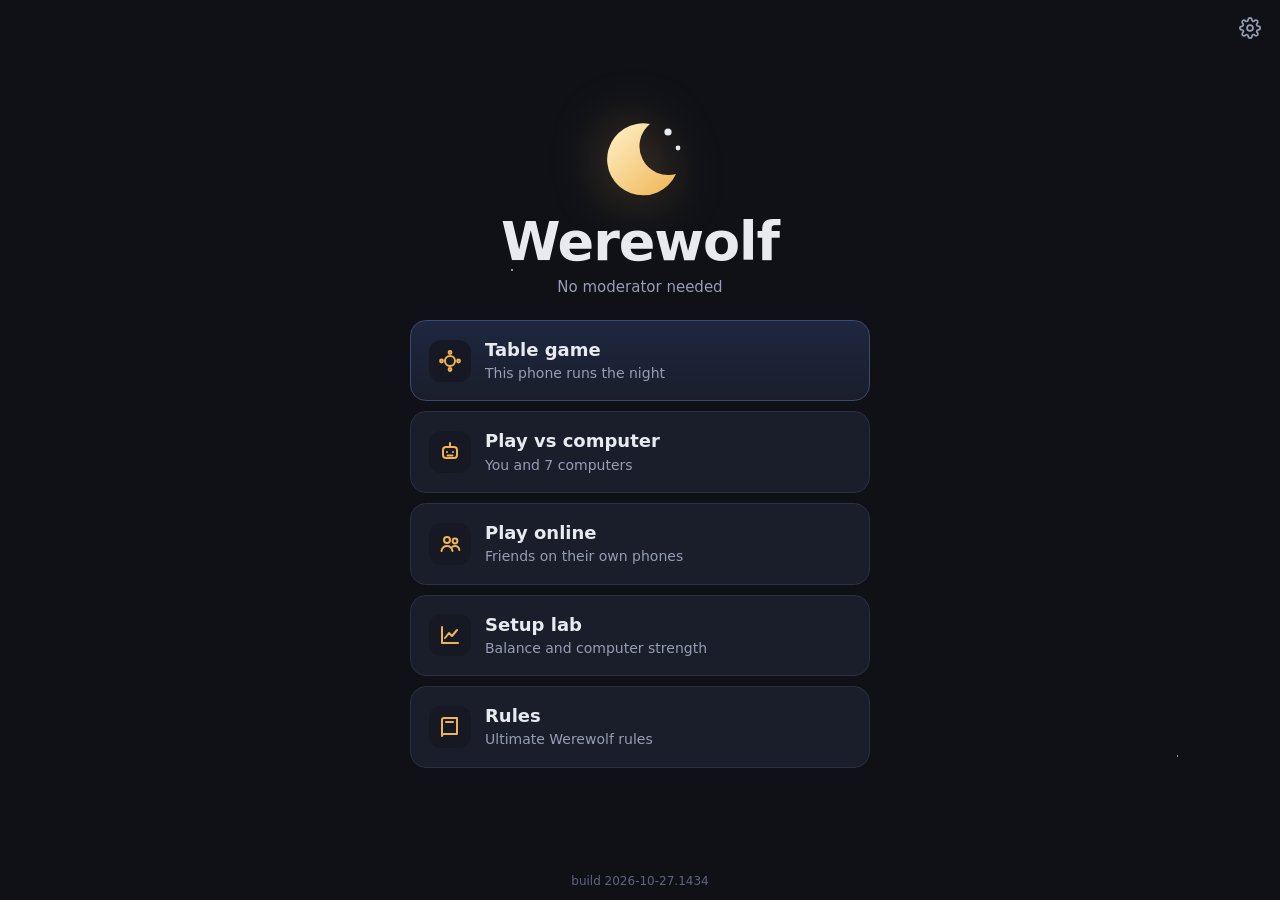
==== index.html @ 329726a9 "Load online.js with the kit's content stamp (?v=a3d0418b) and bump the build so phones drop the old " ====
<!DOCTYPE html>
<html lang="en">
<head>
  <meta charset="UTF-8">
  <meta name="viewport" content="width=device-width, initial-scale=1, viewport-fit=cover">
  <title>Werewolf — Companion</title>
  <meta name="description" content="Werewolf / Mafia with no moderator: balanced setups, pass-the-phone cards, a spoken narrator, live wolf odds, and games against the computer.">
  <link rel="icon" type="image/svg+xml" href="icon.svg">
  <link rel="apple-touch-icon" href="apple-touch-icon.png">
  <meta name="theme-color" content="#0f1117">
  <meta name="apple-mobile-web-app-capable" content="yes">
  <meta name="apple-mobile-web-app-status-bar-style" content="black-translucent">
  <meta name="apple-mobile-web-app-title" content="Werewolf">
  <link rel="stylesheet" href="css/table.css?v=2026-10-27.1434">
  <link rel="stylesheet" href="styles.css?v=2026-10-27.1434">
</head>
<body>
  <div id="app" class="app"></div>
  <div id="sheet" class="sheet-wrap hidden" role="dialog" aria-modal="true"></div>
  <div id="toast" class="toast hidden" role="status" aria-live="polite"></div>
  <script src="js/build.js?v=2026-10-27.1434"></script>
  <script src="js/engine.js?v=2026-10-27.1434"></script>
  <script src="js/game-online.js?v=2026-10-27.1434"></script>
  <script src="js/setups-data.js?v=2026-10-27.1434"></script>
  <script src="js/art.js?v=2026-10-27.1434"></script>
  <script src="js/narrator.js?v=2026-10-27.1434"></script>
  <script src="js/fx.js?v=2026-10-27.1434"></script>
  <script src="js/game-fx.js?v=2026-10-27.1434"></script>
  <script src="js/table.js?v=2026-10-27.1434"></script>
  <script src="js/app.js?v=2026-10-27.1434"></script>
</body>
</html>
---- css/table.css ----
/* table.css: "real table" look for Tim's board games (game-table 1.0.0). Copy unchanged into css/table.css.
   Every colour is a CSS variable, so a game can keep its own palette. Original art only (CSS gradients + tiny SVG noise). */

:root {
  --card-w: 60px; --back: #a8262f; --ink: rgba(255, 255, 255, .3);
  --chip: #c62f2f; --spot: #f4efe3; --chip-size: 34px; --metal: #e7b93e; --metal-d: #9a6d12; --coin-size: 28px;
  --gem: #2c8f5a; --gem-size: 32px; --die: #f6f2e8; --pip: #1d1d1d; --die-size: 26px;
  --dial: #2a4f86; --deg: 0deg; --dial-size: 84px; --tok: #d8b46a; --tok-ink: #3b2a12; --tok-size: 30px;
}

/* ---------- surfaces ---------- */
.tbl-surface {
  --tbl-base: #1f6b43;
  --tbl-light: rgba(255, 244, 214, .16);
  --tbl-vig: rgba(0, 0, 0, .5);
  --tbl-tex: url("data:image/svg+xml,%3Csvg xmlns='http://www.w3.org/2000/svg' width='140' height='140'%3E%3Cfilter id='n'%3E%3CfeTurbulence type='fractalNoise' baseFrequency='.85' numOctaves='2' stitchTiles='stitch'/%3E%3CfeColorMatrix values='0 0 0 0 0 0 0 0 0 0 0 0 0 0 0 0 0 0 .55 -.1'/%3E%3C/filter%3E%3Crect width='100%25' height='100%25' filter='url(%23n)'/%3E%3C/svg%3E");
  --tbl-tex-size: 140px 140px;
  position: relative; isolation: isolate; color: #f3efe4;
  background-color: var(--tbl-base);
  background-image:
    radial-gradient(ellipse 120% 95% at 50% 42%, transparent 52%, var(--tbl-vig) 100%),
    radial-gradient(ellipse 70% 55% at 50% 38%, var(--tbl-light), transparent 75%),
    var(--tbl-tex);
  background-size: 100% 100%, 100% 100%, var(--tbl-tex-size);
}
.tbl-felt-green { --tbl-base: #1f6b43; }
.tbl-felt-blue { --tbl-base: #1d4f7a; }
.tbl-wood-dark, .tbl-wood-light {
  --tbl-base: #5a3820;
  --tbl-tex: url("data:image/svg+xml,%3Csvg xmlns='http://www.w3.org/2000/svg' width='400' height='200'%3E%3Cfilter id='w'%3E%3CfeTurbulence type='fractalNoise' baseFrequency='.004 .2' numOctaves='3' seed='7' stitchTiles='stitch'/%3E%3CfeColorMatrix values='0 0 0 0 0 0 0 0 0 0 0 0 0 0 0 0 0 0 0.8 -.3'/%3E%3C/filter%3E%3Crect width='100%25' height='100%25' filter='url(%23w)'/%3E%3C/svg%3E");
  --tbl-tex-size: 100% 200px;
  --tbl-light: rgba(255, 226, 170, .2);
}
.tbl-wood-light { --tbl-base: #c39462; --tbl-vig: rgba(40, 20, 0, .42); color: #2b1d10; }
.tbl-cloth {
  --tbl-base: #ddd3c0; --tbl-vig: rgba(40, 30, 10, .4); --tbl-light: rgba(255, 255, 255, .25); color: #2d261b;
  --tbl-tex: url("data:image/svg+xml,%3Csvg xmlns='http://www.w3.org/2000/svg' width='6' height='6'%3E%3Cpath d='M0 .5h6M.5 0v6' stroke='%23000' stroke-opacity='.045'/%3E%3Cpath d='M0 3.5h6M3.5 0v6' stroke='%23fff' stroke-opacity='.06'/%3E%3C/svg%3E");
  --tbl-tex-size: 6px 6px;
}

/* ---------- cards ---------- */
.tbl-card, .tbl-face {
  box-sizing: border-box; position: relative; flex: none;
  width: var(--card-w); aspect-ratio: var(--ratio, 63 / 88);
  border-radius: calc(var(--card-w) * .075);
  background: var(--card-paper, #fbf9f3); color: #1b1b1b;
  border: 1px solid var(--card-edge, rgba(0, 0, 0, .3));
  box-shadow: 0 1px 1px rgba(0, 0, 0, .28), 0 2px 6px rgba(0, 0, 0, .22);
  transition: box-shadow .2s ease, transform .2s ease;
}
.tbl-card::after, .tbl-face::after {
  content: ""; position: absolute; inset: 0; border-radius: inherit; pointer-events: none;
  background: linear-gradient(135deg, rgba(255, 255, 255, .32), transparent 38%, transparent 70%, rgba(0, 0, 0, .06));
}
.tbl-face { width: 100%; height: 100%; aspect-ratio: auto; position: absolute; inset: 0; }
.tbl-card.is-up, .tbl-card.is-lifted { box-shadow: 0 2px 3px rgba(0, 0, 0, .25), 0 12px 22px rgba(0, 0, 0, .38); }
.tbl-poker { --ratio: 63 / 88; } .tbl-bridge { --ratio: 57 / 89; } .tbl-mini { --ratio: 44 / 67; }
.tbl-square { --ratio: 1 / 1; } .tbl-tarot { --ratio: 70 / 120; }
.tbl-dark-edge { --card-edge: #111; }

/* flip: <div class="tbl-card tbl-flip [is-down]"><div class="tbl-inner"><div class="tbl-face">front</div><div class="tbl-face tbl-back"></div></div></div> */
.tbl-flip { background: none; border: 0; box-shadow: none; perspective: 700px; }
.tbl-flip::after { display: none; }
.tbl-inner { position: absolute; inset: 0; transform-style: preserve-3d; transition: transform .45s cubic-bezier(.3, .7, .3, 1); }
.tbl-flip.is-down .tbl-inner { transform: rotateY(180deg); }
.tbl-inner > .tbl-face { -webkit-backface-visibility: hidden; backface-visibility: hidden; }
.tbl-inner > .tbl-back { transform: rotateY(180deg); }
/* don't trust backface-visibility alone (some WebKit builds ignore it): swap faces at the 90° midpoint */
.tbl-inner > .tbl-face { transition: visibility 0s linear .225s; }
.tbl-flip:not(.is-down) .tbl-inner > .tbl-back, .tbl-flip.is-down .tbl-inner > .tbl-face:not(.tbl-back) { visibility: hidden; }
.tbl-instant, .tbl-instant * { transition: none !important; }

/* backs: .tbl-back + .tbl-lattice | .tbl-diamonds | .tbl-sunburst ; colour with --back */
.tbl-back {
  --frame: calc(var(--card-w) * .07);
  background-color: var(--back); border-color: rgba(0, 0, 0, .3); background-clip: padding-box;
  box-shadow: inset 0 0 0 var(--frame) var(--back-frame, #f7f4ec), inset 0 0 0 calc(var(--frame) + 1px) rgba(0, 0, 0, .25),
    var(--tbl-stack, 0 1px 1px rgba(0, 0, 0, .28), 0 2px 6px rgba(0, 0, 0, .22));
}
.tbl-face.tbl-back { --frame: 4px; }
.tbl-lattice { background-image: repeating-linear-gradient(45deg, var(--ink) 0 1px, transparent 1px 6px), repeating-linear-gradient(-45deg, var(--ink) 0 1px, transparent 1px 6px); }
.tbl-diamonds { background-image: repeating-conic-gradient(from 45deg, var(--ink) 0 25%, transparent 0 50%); background-size: 9px 9px; background-position: center; }
.tbl-sunburst { background-image: radial-gradient(circle at 50% 50%, var(--back) 0 13%, var(--ink) 13% 15%, transparent 15%), repeating-conic-gradient(from 0deg at 50% 50%, var(--ink) 0 5deg, transparent 5deg 12deg); }
.tbl-blue { --back: #1f4e8c; } .tbl-black { --back: #222; } .tbl-green { --back: #1d6a46; }

/* standard playing-card face (TABLE.pc) */
.tbl-pc { font-family: Georgia, "Times New Roman", serif; font-weight: 700; color: #1a1a1a; overflow: hidden; }
.tbl-pc.red { color: #c3192b; }
.tbl-idx { position: absolute; left: 6%; top: 3.5%; text-align: center; line-height: .95; font-size: calc(var(--card-w) * .21); letter-spacing: -.04em; }
.tbl-idx i { display: block; font-style: normal; font-size: .82em; }
.tbl-idx.b { left: auto; top: auto; right: 6%; bottom: 3.5%; transform: rotate(180deg); }
.tbl-pip { position: absolute; inset: 0; display: grid; place-items: center; font-size: calc(var(--card-w) * .48); line-height: 1; }
.tbl-pips { position: absolute; inset: 0; }
.tbl-pips b { position: absolute; transform: translate(-50%, -50%); font-size: calc(var(--card-w) * .2); line-height: 1; font-weight: 400; }
.tbl-pips b.r { transform: translate(-50%, -50%) rotate(180deg); }
.tbl-court {
  inset: 16% 19%; display: flex; flex-direction: column; border: 1px solid currentColor; border-radius: 2px; overflow: hidden;
  box-shadow: inset 0 0 0 2px #e9c45a, inset 0 0 0 3px #2c4f9e;
  background: linear-gradient(to bottom right, transparent calc(50% - .5px), currentColor 50%, transparent calc(50% + .5px)),
    linear-gradient(#f6e7b8, #f3d38a 48%, #e9e1cc 50%, #f3d38a 52%, #f6e7b8);
}
.tbl-court em { flex: 1; display: grid; place-items: center; font-style: normal; font-size: calc(var(--card-w) * .2); letter-spacing: -.05em; }
.tbl-court em + em { transform: rotate(180deg); }
.tbl-tilt { transform: perspective(1200px) rotateX(16deg); transform-origin: 50% 100%; }

/* ---------- decks + piles ---------- */
.tbl-deck { position: relative; display: inline-block; flex: none; }
.tbl-deck > .tbl-back { position: relative; transform: translateY(var(--tbl-rise, 0)); }
.tbl-deck.is-empty, .tbl-spot {
  width: var(--card-w, 60px); aspect-ratio: var(--ratio, 63 / 88); box-sizing: border-box;
  border: 2px dashed rgba(255, 255, 255, .35); border-radius: calc(var(--card-w, 60px) * .075); background: rgba(0, 0, 0, .08);
}
.tbl-wood-light .tbl-deck.is-empty, .tbl-cloth .tbl-deck.is-empty, .tbl-wood-light .tbl-spot, .tbl-cloth .tbl-spot { border-color: rgba(0, 0, 0, .3); }
.tbl-badge {
  position: absolute; right: -6px; bottom: -6px; z-index: 2; min-width: 20px; padding: 1px 6px; box-sizing: border-box;
  border-radius: 10px; background: #1b1b1f; color: #fff; font: 700 11px/16px system-ui, sans-serif; text-align: center;
  box-shadow: 0 1px 3px rgba(0, 0, 0, .5);
}
.tbl-pile { position: relative; display: inline-block; flex: none; width: var(--card-w, 60px); aspect-ratio: var(--ratio, 63 / 88); }
.tbl-pile > .tbl-card { position: absolute; left: 0; top: 0; transform: translate(var(--x, 0), var(--y, 0)) rotate(var(--r, 0deg)); }

/* ---------- hands ---------- */
.tbl-fan { position: relative; width: 100%; touch-action: manipulation; }
.tbl-fan > .tbl-card, .tbl-fan > .tbl-deal-in {
  position: absolute; left: 0; bottom: 0; transform-origin: 50% 100%; cursor: pointer;
  transform: translate(var(--x, 0), calc(var(--y, 0px) - var(--up, 0px))) rotate(var(--r, 0deg));
}
.tbl-fan > .is-up { --up: var(--lift, 18px); }
.tbl-fan.is-back > .tbl-card { cursor: default; }
.tbl-fan.is-across { transform: rotate(180deg); }

/* ---------- seats ---------- */
.tbl-seats { display: flex; gap: 6px; justify-content: space-around; align-items: flex-start; padding: 6px 4px; }
.tbl-seat { display: flex; flex-direction: column; align-items: center; gap: 4px; min-width: 0; flex: 1 1 0; }
.tbl-plate {
  max-width: 100%; padding: 2px 8px; border-radius: 4px; overflow: hidden; text-overflow: ellipsis; white-space: nowrap;
  font: 700 12px/18px system-ui, sans-serif; color: #f6efdc; letter-spacing: .02em;
  background: linear-gradient(#3b2a1a, #24180d); border: 1px solid #7a5a2e; box-shadow: inset 0 1px 0 rgba(255, 220, 150, .25), 0 2px 4px rgba(0, 0, 0, .4);
}
.tbl-seat.is-turn .tbl-plate { border-color: #f0c35a; box-shadow: 0 0 0 2px rgba(240, 195, 90, .45), 0 2px 4px rgba(0, 0, 0, .4); }
.tbl-seat-area { display: flex; flex-wrap: wrap; gap: 4px; justify-content: center; align-items: center; min-height: 8px; }
@media (min-width: 700px) {
  .tbl-seats.tbl-oval { position: absolute; inset: 0; display: block; padding: 0; pointer-events: none; }
  .tbl-oval > .tbl-seat { position: absolute; left: var(--sx); top: var(--sy); transform: translate(-50%, -50%); pointer-events: auto; max-width: 22%; }
}

/* ---------- objects ---------- */
.tbl-chip {
  display: inline-block; flex: none; width: var(--chip-size); height: var(--chip-size); border-radius: 50%; position: relative;
  background: radial-gradient(closest-side, var(--chip) 0 60%, var(--spot) 61% 65%, transparent 66%),
    repeating-conic-gradient(from 10deg, var(--chip) 0 30deg, var(--spot) 30deg 45deg);
  box-shadow: inset 0 -2px 3px rgba(0, 0, 0, .35), inset 0 2px 2px rgba(255, 255, 255, .35), 0 2px 3px rgba(0, 0, 0, .45);
}
.tbl-chip.v1 { --chip: #ece8de; --spot: #2a5db0; } .tbl-chip.v5 { --chip: #c62f2f; } .tbl-chip.v10 { --chip: #2a5db0; }
.tbl-chip.v25 { --chip: #23854d; } .tbl-chip.v100 { --chip: #1d1d1f; } .tbl-chip.v500 { --chip: #6b3aa0; } .tbl-chip.v1000 { --chip: #e0a526; --spot: #3a2a10; }
.tbl-stacks { display: inline-flex; gap: 3px; align-items: flex-end; }
.tbl-stack { position: relative; width: var(--chip-size); flex: none; height: calc(var(--chip-size) * .42 + var(--n, 1) * 4px); }
.tbl-stack > .tbl-chip { position: absolute; left: 0; bottom: calc(var(--i) * 4px); height: calc(var(--chip-size) * .42); z-index: 1; }
.tbl-stack > .tbl-chip::before {
  content: ""; position: absolute; left: 0; right: 0; top: 50%; height: calc(50% + 4px); z-index: -1; border-radius: 0 0 50% 50% / 0 0 100% 100%;
  background: linear-gradient(rgba(0, 0, 0, .25), rgba(0, 0, 0, .25)), repeating-linear-gradient(90deg, var(--chip) 0 16%, var(--spot) 16% 23%);
  box-shadow: inset 0 -1px 0 rgba(0, 0, 0, .45);
}
.tbl-stack > .tbl-chip:not(:last-child) { background: var(--chip); box-shadow: none; }
.tbl-stack > .tbl-chip:last-child { box-shadow: inset 0 1px 1px rgba(255, 255, 255, .3); }
.tbl-stack::after { content: ""; position: absolute; left: 4%; right: -6%; bottom: -3px; height: 8px; border-radius: 50%; background: rgba(0, 0, 0, .35); filter: blur(2px); z-index: 0; }

.tbl-coin {
  display: inline-grid; place-items: center; flex: none; width: var(--coin-size); height: var(--coin-size); border-radius: 50%;
  font: 800 calc(var(--coin-size) * .38)/1 Georgia, serif; color: var(--metal-d);
  background: radial-gradient(circle at 35% 30%, rgba(255, 255, 255, .7), transparent 32%), radial-gradient(closest-side, var(--metal) 0 74%, var(--metal-d) 76% 80%, var(--metal) 82%);
  box-shadow: inset 0 -2px 2px rgba(0, 0, 0, .3), inset 0 1px 1px rgba(255, 255, 255, .7), 0 1px 1px rgba(0, 0, 0, .5), 0 3px 5px rgba(0, 0, 0, .3);
}
.tbl-coin.silver { --metal: #d5d8dd; --metal-d: #7b818a; } .tbl-coin.copper { --metal: #d0864f; --metal-d: #7f4320; }
.tbl-gem {
  display: inline-block; flex: none; position: relative; width: var(--gem-size); height: var(--gem-size); border-radius: 50%;
  background: radial-gradient(closest-side, #f2eee4 0 82%, #bdb6a5 84%);
  box-shadow: inset 0 -2px 3px rgba(0, 0, 0, .3), 0 2px 3px rgba(0, 0, 0, .45);
}
.tbl-gem::after {
  content: ""; position: absolute; inset: 20%; clip-path: polygon(50% 0, 93% 25%, 93% 75%, 50% 100%, 7% 75%, 7% 25%);
  background: linear-gradient(150deg, rgba(255, 255, 255, .7) 0 18%, transparent 19%), conic-gradient(from 30deg, var(--gem), rgba(0, 0, 0, .35) 60deg, var(--gem) 120deg, rgba(255, 255, 255, .35) 180deg, var(--gem) 240deg, rgba(0, 0, 0, .25) 300deg, var(--gem)), var(--gem);
}
.tbl-cube {
  display: inline-block; flex: none; width: var(--size, 16px); height: var(--size, 16px); border-radius: 2px; background: var(--piece, #c0392b);
  background-image: linear-gradient(135deg, rgba(255, 255, 255, .28), transparent 60%);
  box-shadow: inset -2px -2px 0 rgba(0, 0, 0, .28), inset 1px 1px 0 rgba(255, 255, 255, .3), 2px 3px 3px rgba(0, 0, 0, .4);
}
.tbl-meeple, .tbl-pawn {
  display: inline-block; flex: none; position: relative; width: var(--size, 26px); height: var(--size, 26px); filter: drop-shadow(1px 3px 2px rgba(0, 0, 0, .45));
}
.tbl-meeple::before, .tbl-pawn::before {
  content: ""; position: absolute; inset: 0; background: linear-gradient(120deg, rgba(255, 255, 255, .35), transparent 45%, rgba(0, 0, 0, .25)), var(--piece, #2f6fd1);
  -webkit-mask: var(--shape) center / contain no-repeat; mask: var(--shape) center / contain no-repeat;
}
.tbl-meeple { --shape: url("data:image/svg+xml,%3Csvg xmlns='http://www.w3.org/2000/svg' viewBox='0 0 100 100'%3E%3Cpath d='M50 6c10 0 16 7 16 16 0 5-2 9-5 12 12 2 27 6 33 12 5 5 1 11-6 12l-16 2 12 32c2 5-1 8-6 8H63L50 74 37 100H22c-5 0-8-3-6-8l12-32-16-2c-7-1-11-7-6-12 6-6 21-10 33-12-3-3-5-7-5-12 0-9 6-16 16-16z'/%3E%3C/svg%3E"); }
.tbl-pawn { --shape: url("data:image/svg+xml,%3Csvg xmlns='http://www.w3.org/2000/svg' viewBox='0 0 100 100'%3E%3Cpath d='M50 4a15 15 0 0 1 9 27c6 3 9 7 9 11H58c1 15 6 30 16 40 6 2 8 6 8 10v4H18v-4c0-4 2-8 8-10 10-10 15-25 16-40H32c0-4 3-8 9-11A15 15 0 0 1 50 4z'/%3E%3C/svg%3E"); }
.tbl-die {
  display: inline-grid; flex: none; grid-template: repeat(3, 1fr) / repeat(3, 1fr); padding: calc(var(--die-size) * .14); box-sizing: border-box;
  width: var(--die-size); height: var(--die-size); border-radius: 20%;
  background: radial-gradient(circle at 30% 25%, rgba(255, 255, 255, .9), transparent 45%), var(--die);
  box-shadow: inset -2px -3px 3px rgba(0, 0, 0, .22), inset 2px 2px 2px rgba(255, 255, 255, .8), 2px 4px 5px rgba(0, 0, 0, .45);
}
.tbl-die > i { width: 76%; aspect-ratio: 1; place-self: center; border-radius: 50%; background: var(--pip); box-shadow: inset 0 1px 1px rgba(0, 0, 0, .6), 0 1px 0 rgba(255, 255, 255, .5); }
.tbl-die.red { --die: #c8262f; --pip: #fff; } .tbl-die.black { --die: #222; --pip: #fff; }
.tbl-dial {
  display: inline-block; flex: none; position: relative; width: var(--dial-size); height: var(--dial-size); border-radius: 50%;
  background: repeating-conic-gradient(rgba(255, 255, 255, .5) 0 1.5deg, transparent 1.5deg 15deg), radial-gradient(closest-side, #e9e4d6 0 70%, var(--dial) 72%);
  box-shadow: inset 0 -3px 4px rgba(0, 0, 0, .35), 0 3px 6px rgba(0, 0, 0, .45);
}
.tbl-dial::after {
  content: ""; position: absolute; left: calc(50% - 3px); top: 12%; width: 6px; height: 38%; border-radius: 3px; background: #b3262e;
  transform-origin: 50% 100%; transform: rotate(var(--deg)); box-shadow: 0 0 0 4px rgba(0, 0, 0, 0), 1px 2px 2px rgba(0, 0, 0, .4);
}
.tbl-token {
  display: inline-grid; place-items: center; flex: none; width: var(--tok-size); height: var(--tok-size); border-radius: 50%;
  font: 800 calc(var(--tok-size) * .4)/1 system-ui, sans-serif; color: var(--tok-ink);
  background: radial-gradient(closest-side, var(--tok) 0 76%, var(--tok-ink) 78% 81%, var(--tok) 83%);
  box-shadow: 0 2px 0 rgba(0, 0, 0, .3), 0 3px 0 #5d4a2a, 0 4px 5px rgba(0, 0, 0, .4);
}
.tbl-marker {
  display: inline-block; flex: none; width: var(--size, 18px); height: var(--size, 18px); border-radius: 50%;
  background: radial-gradient(circle at 35% 30%, rgba(255, 255, 255, .45), transparent 50%), var(--piece, #e2c044);
  box-shadow: inset 0 -1px 2px rgba(0, 0, 0, .3), 0 3px 0 rgba(0, 0, 0, .35), 1px 4px 4px rgba(0, 0, 0, .35);
}

@media (prefers-reduced-motion: reduce) {
  .tbl-card, .tbl-face, .tbl-inner, .tbl-fan > * { transition: none !important; }
}
---- styles.css ----
/* Werewolf companion — Hub look (dark slate, blue + gold), phone first. */
:root {
  --bg: #0f1117;
  --bg-soft: #161923;
  --card: #1a1e2b;
  --card-2: #212636;
  --line: #2a3042;
  --text: #e8eaf0;
  --muted: #969db4;
  --accent: #6ea8fe;
  --warm: #f0b354;
  --wolf: #e0605a;
  --good: #4cc38a;
  --night: #0a0d1a;
  --r: 12px;
  --tap: 44px;
  --shadow: 0 1px 2px rgba(0,0,0,.4), 0 8px 24px rgba(0,0,0,.28);
}
* { box-sizing: border-box; }
html, body { height: 100%; margin: 0; overflow: hidden; overscroll-behavior: none; }
body {
  position: fixed; inset: 0;
  background: var(--bg); color: var(--text);
  font: 16px/1.4 system-ui, -apple-system, "Segoe UI", Roboto, sans-serif;
  -webkit-font-smoothing: antialiased;
  touch-action: manipulation; -webkit-text-size-adjust: 100%;
  overflow-x: clip;
}
button, input, select { font: inherit; color: inherit; }
button { cursor: pointer; -webkit-tap-highlight-color: transparent; }
.hidden { display: none !important; }
.muted { color: var(--muted); }
.sr { position: absolute; width: 1px; height: 1px; overflow: hidden; clip: rect(0 0 0 0); }

/* ---------- app frame ---------- */
.app { position: fixed; inset: 0; display: flex; flex-direction: column; height: 100dvh;
  padding: env(safe-area-inset-top) env(safe-area-inset-right) 0 env(safe-area-inset-left); }
.top { flex: 0 0 auto; display: flex; align-items: center; gap: 8px; height: 52px; padding: 0 12px; border-bottom: 1px solid var(--line); background: var(--bg); position: relative; z-index: 2; }
.top h1 { font-size: 18px; margin: 0; font-weight: 700; letter-spacing: -.01em; white-space: nowrap; overflow: hidden; text-overflow: ellipsis; }
.top .sub { font-size: 13px; color: var(--muted); white-space: nowrap; }
.top .grow { flex: 1 1 auto; min-width: 0; display: flex; align-items: baseline; gap: 8px; }
.icon-btn { width: 40px; height: 40px; border-radius: 10px; border: 1px solid transparent; background: transparent; display: inline-flex; align-items: center; justify-content: center; color: var(--muted); flex: 0 0 auto; }
.icon-btn:hover { background: var(--card); color: var(--text); }
.icon-btn:active { transform: scale(.94); }
.icon-btn:disabled { opacity: .3; pointer-events: none; }
.icon-btn svg { width: 22px; height: 22px; }
.main { flex: 1 1 auto; min-height: 0; display: flex; position: relative; }
.pane { flex: 1 1 auto; min-width: 0; min-height: 0; display: flex; flex-direction: column; }
.scroll { overflow-y: auto; -webkit-overflow-scrolling: touch; overscroll-behavior: contain; }
.pad { padding: 12px 14px; }
.side { display: none; }
.tabbar { flex: 0 0 auto; display: flex; border-top: 1px solid var(--line); background: var(--bg-soft); padding-bottom: env(safe-area-inset-bottom); }
.tabbar button { flex: 1; height: 54px; border: 0; background: transparent; color: var(--muted); font-size: 12px; font-weight: 600; display: flex; flex-direction: column; align-items: center; justify-content: center; gap: 3px; }
.tabbar button svg { width: 22px; height: 22px; }
.tabbar button.sel { color: var(--accent); }

@media (min-width: 900px) {
  .side { display: flex; flex-direction: column; flex: 0 0 340px; border-left: 1px solid var(--line); background: var(--bg-soft); min-height: 0; }
  .tabbar.game-tabs { display: none; }
  .wide-only { display: initial; }
  .main.center > .pane { max-width: 1180px; margin: 0 auto; }
}
@media (max-width: 899px) { .wide-only { display: none !important; } }

/* ---------- buttons & controls ---------- */
.btn { min-height: var(--tap); padding: 10px 16px; border-radius: 12px; border: 1px solid var(--line); background: var(--card); font-weight: 600; transition: transform .08s, background .15s, border-color .15s; display: inline-flex; align-items: center; justify-content: center; gap: 8px; }
.btn:hover { background: var(--card-2); }
.btn:active { transform: scale(.97); }
.btn:disabled { opacity: .4; pointer-events: none; }
.btn.primary { background: var(--accent); border-color: var(--accent); color: #0b1020; }
.btn.primary:hover { background: #86b7ff; }
.btn.warm { background: var(--warm); border-color: var(--warm); color: #1d1405; }
/* Disabled main actions: a quiet outline in the button's colour, readable text (not a muddy fill). */
.btn.primary:disabled, .btn.warm:disabled { opacity: 1; background: var(--card); color: #6d7591; }
.btn.primary:disabled { border-color: rgba(110,168,254,.35); }
.btn.warm:disabled { border-color: rgba(240,179,84,.35); }
.btn.danger { background: transparent; border-color: #5a2a2a; color: #ff8a80; }
.btn.ghost { background: transparent; }
.btn.big { min-height: 54px; font-size: 17px; border-radius: 14px; }
.btn.block { width: 100%; }
.row { display: flex; gap: 8px; align-items: center; }
.row > .btn { flex: 1 1 0; }
.qmark { display: inline-flex; width: 20px; height: 20px; border-radius: 50%; border: 1px solid var(--line); color: var(--muted); font-size: 12px; font-weight: 700; align-items: center; justify-content: center; background: transparent; padding: 0; vertical-align: middle; flex: 0 0 auto; }
.qmark:hover { color: var(--text); border-color: var(--muted); }
/* 40px tap area around the small ? without making it look bigger. */
.qmark { position: relative; }
.qmark::after { content: ""; position: absolute; inset: -10px; }
.seg { display: inline-flex; background: var(--bg-soft); border: 1px solid var(--line); border-radius: 10px; padding: 3px; gap: 2px; }
.seg button { border: 0; background: transparent; padding: 7px 12px; border-radius: 8px; font-size: 14px; font-weight: 600; color: var(--muted); min-height: 34px; }
.seg button.sel { background: var(--card-2); color: var(--text); box-shadow: 0 1px 2px rgba(0,0,0,.4); }
.switch { position: relative; width: 50px; height: 30px; flex: 0 0 auto; }
.switch input { opacity: 0; width: 100%; height: 100%; margin: 0; position: absolute; inset: 0; cursor: pointer; z-index: 1; }
.switch span { position: absolute; inset: 0; background: var(--line); border-radius: 15px; transition: background .2s; }
.switch span::after { content: ""; position: absolute; left: 3px; top: 3px; width: 24px; height: 24px; border-radius: 50%; background: #fff; transition: transform .2s; }
.switch input:checked + span { background: var(--good); }
.switch input:checked + span::after { transform: translateX(20px); }
.stepper { display: inline-flex; align-items: center; gap: 6px; }
.stepper button { width: 36px; height: 36px; border-radius: 10px; border: 1px solid var(--line); background: var(--card); font-size: 20px; line-height: 1; }
.stepper button:active { transform: scale(.94); }
.stepper button:disabled { opacity: .3; }
.stepper .val { min-width: 28px; text-align: center; font-weight: 700; font-variant-numeric: tabular-nums; }
input[type=text] { width: 100%; min-height: 42px; border-radius: 10px; border: 1px solid var(--line); background: var(--bg-soft); padding: 8px 12px; font-size: 16px; }
input[type=text]:focus { outline: none; border-color: var(--accent); }
.label { font-size: 12px; font-weight: 700; letter-spacing: .08em; text-transform: uppercase; color: var(--muted); margin: 0 0 8px; display: flex; align-items: center; gap: 8px; }
.label .grow { flex: 1; }

/* ---------- home ---------- */
.home { flex: 1; display: flex; flex-direction: column; align-items: center; justify-content: center; padding: 20px 16px 40px; gap: 22px; position: relative; overflow: hidden; }
.home .hero { text-align: center; position: relative; }
.home .hero .moon-big { width: 96px; height: 96px; margin: 0 auto 6px; display: block; filter: drop-shadow(0 0 28px rgba(240,179,84,.35)); }
.home h1 { font-size: clamp(36px, 9vw, 54px); margin: 0; letter-spacing: -.02em; line-height: 1.05; }
.home .tag { color: var(--muted); margin-top: 6px; font-size: 15px; }
.menu, .home .hero { position: relative; z-index: 1; }
.menu { display: grid; gap: 10px; width: 100%; max-width: 420px; }
.menu-item { display: flex; align-items: center; gap: 14px; padding: 14px 16px; border-radius: 16px; border: 1px solid var(--line); background: var(--card); text-align: left; transition: transform .08s, background .15s; }
.menu-item:hover { background: var(--card-2); }
.menu-item:active { transform: scale(.98); }
.menu-item .mi-ic { width: 42px; height: 42px; border-radius: 12px; display: flex; align-items: center; justify-content: center; background: var(--bg-soft); color: var(--warm); flex: 0 0 auto; }
.menu-item .mi-ic svg { width: 24px; height: 24px; }
.menu-item b { display: block; font-size: 17px; }
.menu-item small { color: var(--muted); font-size: 13px; }
.menu-item.main-item { border-color: #3a4a6e; background: linear-gradient(180deg, #1e2740, #1a1e2b); }
.home .stars, .night-bg .stars { position: absolute; inset: 0; pointer-events: none; opacity: .55;
  background-image: radial-gradient(1px 1px at 12% 18%, #fff 50%, transparent 51%), radial-gradient(1px 1px at 72% 12%, #cfe0ff 50%, transparent 51%), radial-gradient(1.5px 1.5px at 40% 30%, #fff 50%, transparent 51%), radial-gradient(1px 1px at 86% 40%, #fff 50%, transparent 51%), radial-gradient(1px 1px at 22% 62%, #cfe0ff 50%, transparent 51%), radial-gradient(1px 1px at 60% 76%, #fff 50%, transparent 51%), radial-gradient(1.5px 1.5px at 92% 84%, #fff 50%, transparent 51%), radial-gradient(1px 1px at 6% 90%, #fff 50%, transparent 51%); }
.foot { position: absolute; bottom: calc(10px + env(safe-area-inset-bottom)); font-size: 12px; color: #5d6480; }

/* ---------- setup ---------- */
.setup { flex: 1; display: grid; grid-template-columns: 1fr; min-height: 0; }
.setup .col { min-height: 0; display: flex; flex-direction: column; }
.setup .col-body { flex: 1 1 auto; min-height: 0; overflow-y: auto; padding: 12px 14px; }
.setup .col-foot { flex: 0 0 auto; padding: 10px 14px calc(10px + env(safe-area-inset-bottom)); border-top: 1px solid var(--line); background: var(--bg); display: flex; gap: 8px; align-items: center; }
.setup .col-foot .btn { flex: 1; }
.setup .col.step-hidden { display: none; }
@media (min-width: 900px) {
  .setup { grid-template-columns: minmax(320px, 400px) 1fr; max-width: 1180px; margin: 0 auto; width: 100%; }
  .setup .col.step-hidden { display: flex; }
  .setup .col + .col { border-left: 1px solid var(--line); }
  .setup .col-foot .phone-only, .setup .col-foot.phone-only { display: none; }
}
.count-row { display: flex; align-items: center; justify-content: space-between; padding: 6px 0 12px; }
.count-row .big-n { font-size: 34px; font-weight: 800; min-width: 52px; text-align: center; font-variant-numeric: tabular-nums; }
.count-row .stepper button { width: 44px; height: 44px; font-size: 24px; }
.names { display: grid; grid-template-columns: repeat(auto-fill, minmax(min(150px, 100%), 1fr)); gap: 8px; }
.names .nm { display: flex; align-items: center; gap: 6px; }
.names .nm .seat { width: 24px; text-align: right; color: var(--muted); font-size: 12px; font-variant-numeric: tabular-nums; flex: 0 0 auto; }
.names .nm.bot input { color: var(--muted); }
.names .nm .tagbot { font-size: 11px; color: var(--muted); border: 1px solid var(--line); border-radius: 6px; padding: 1px 5px; flex: 0 0 auto; }
.setup-list { display: grid; gap: 8px; }
.setup-opt { width: 100%; text-align: left; border: 1px solid var(--line); background: var(--card); border-radius: 14px; padding: 10px 12px; display: grid; grid-template-columns: 1fr auto; gap: 4px 10px; align-items: center; transition: border-color .15s, background .15s; }
.setup-opt.sel { border-color: var(--accent); background: #1b2440; box-shadow: inset 0 0 0 1px var(--accent); }
.setup-opt .so-name { font-weight: 700; }
.setup-opt .so-roles { grid-column: 1 / 2; display: flex; flex-wrap: wrap; gap: 4px; }
.setup-opt .so-pct { grid-row: 1 / 3; grid-column: 2; text-align: right; }
.setup-opt .so-pct b { display: block; font-size: 22px; font-variant-numeric: tabular-nums; line-height: 1.1; }
.setup-opt .so-pct small { color: var(--muted); font-size: 11px; }
.chip { display: inline-flex; align-items: center; gap: 4px; padding: 2px 8px 2px 3px; border-radius: 999px; background: var(--bg-soft); border: 1px solid var(--line); font-size: 12px; white-space: nowrap; }
.chip .ri { width: 18px; height: 18px; border-radius: 50%; display: inline-flex; align-items: center; justify-content: center; }
.chip .ri svg { width: 14px; height: 14px; }
.chip.wolf { border-color: #5a2e2e; }
.custom-roles { display: grid; gap: 6px; margin-top: 10px; }
.custom-roles .cr { display: flex; align-items: center; gap: 10px; padding: 6px 4px; }
.custom-roles .cr .nm { flex: 1; display: flex; align-items: center; gap: 8px; }
.balance-note { font-size: 13px; color: var(--muted); display: flex; gap: 6px; align-items: center; margin-top: 8px; }

/* ---------- role icons (tiny emblems) ---------- */
.ri { color: #fff; }
.ri.wolf { background: #6b2525; }
.ri.village { background: #233a66; }

/* ---------- deal (pass the phone) ---------- */
.deal { flex: 1; display: flex; flex-direction: column; align-items: center; justify-content: center; gap: 12px; padding: 12px 16px; text-align: center; min-height: 0; overflow-y: auto; }
.deal .who { font-size: 15px; color: var(--muted); }
.deal .who b { display: block; font-size: 30px; color: var(--text); margin-top: 2px; line-height: 1.15; }
/* The card shrinks with the screen height so "Hide · pass on" always fits without scrolling. */
.flip { width: min(60vw, clamp(150px, calc((100dvh - 400px) * .75), 250px)); flex: 0 0 auto; aspect-ratio: 3 / 4; perspective: 900px; border: 0; padding: 0; background: transparent; }
.flip-in { display: block; position: relative; width: 100%; height: 100%; transform-style: preserve-3d; transition: transform .5s cubic-bezier(.2,.7,.2,1); }
.flip.open .flip-in { transform: rotateY(180deg); }
.flip:not(.open):active .flip-in { transform: scale(.97); transition-duration: .08s; }
.flip { display: block; }
.flip .face { display: block; position: absolute; inset: 0; backface-visibility: hidden; -webkit-backface-visibility: hidden; border-radius: 16px; overflow: hidden; box-shadow: var(--shadow); display: flex; align-items: center; justify-content: center; }
.flip .face svg { width: 100%; height: 100%; display: block; }
.flip .front { transform: rotateY(180deg); }
.role-title { font-size: 26px; font-weight: 800; margin: 0; }
.role-title.wolf { color: var(--wolf); }
.role-title.village { color: var(--accent); }
.role-help { max-width: 34ch; color: var(--muted); font-size: 15px; margin: 0 auto; min-height: 2.8em; }
.dots { display: flex; gap: 5px; flex-wrap: wrap; justify-content: center; max-width: 300px; }
.dots i { width: 8px; height: 8px; border-radius: 50%; background: var(--line); }
.dots i.done { background: var(--accent); }
.dots i.now { background: var(--warm); }

/* ---------- night ---------- */
.night-bg { position: absolute; inset: 0; background: radial-gradient(ellipse at 50% -20%, #1b2550 0%, var(--night) 60%); z-index: 0; }
.night { position: relative; z-index: 1; flex: 1; display: flex; flex-direction: column; min-height: 0; padding: 12px 14px calc(12px + env(safe-area-inset-bottom)); gap: 12px; overflow-y: auto; -webkit-overflow-scrolling: touch; }
.say { text-align: center; font-size: clamp(19px, 5vw, 26px); font-weight: 600; line-height: 1.3; min-height: 2.7em; display: flex; align-items: center; justify-content: center; padding: 0 6px; color: #dfe6ff; transition: opacity .25s; }
.say.fade { opacity: .25; }
.step-head { display: flex; align-items: center; gap: 10px; justify-content: center; color: var(--muted); font-size: 14px; }
.step-head svg { width: 26px; height: 26px; }
.pgrid { display: grid; grid-template-columns: repeat(auto-fill, minmax(min(104px, 100%), 1fr)); gap: 8px; }
.pbtn { position: relative; min-height: 52px; border-radius: 12px; border: 1px solid var(--line); background: rgba(26,30,43,.92); padding: 8px 10px; text-align: left; display: flex; flex-direction: column; justify-content: center; gap: 2px; transition: transform .08s, border-color .15s, background .15s; min-width: 0; }
.pbtn:active { transform: scale(.97); }
.pbtn .pn { font-weight: 700; white-space: nowrap; overflow: hidden; text-overflow: ellipsis; }
.pbtn .ps { font-size: 12px; color: var(--muted); white-space: nowrap; overflow: hidden; text-overflow: ellipsis; }
.pbtn.sel { border-color: var(--warm); background: #2c2414; box-shadow: inset 0 0 0 1px var(--warm); }
.pbtn.dead { opacity: .45; }
.pbtn.dead .pn { text-decoration: line-through; text-decoration-color: rgba(255,255,255,.35); }
.pbtn:disabled { opacity: .35; }
.pbtn.me { border-color: #3a4a6e; }
.pbtn .odds { position: absolute; right: 8px; top: 7px; font-weight: 800; font-size: 15px; font-variant-numeric: tabular-nums; }
.pbtn .bar { position: absolute; left: 8px; right: 8px; bottom: 5px; height: 3px; border-radius: 2px; background: rgba(255,255,255,.07); overflow: hidden; }
.pbtn .bar i { display: block; height: 100%; border-radius: 2px; transition: width .4s ease; }
.pbtn.has-odds { padding-bottom: 12px; }
/* Odds sit under the name so full names fit three to a row on a phone. */
.pbtn.has-odds .odds { position: static; font-size: 14px; line-height: 1.1; }
/* With many players the list scrolls and the action buttons stay on screen. */
.night .actions { margin-top: auto; display: flex; gap: 8px; position: sticky; bottom: calc(-12px - env(safe-area-inset-bottom)); padding: 10px 0 calc(12px + env(safe-area-inset-bottom)); margin-bottom: calc(-12px - env(safe-area-inset-bottom)); background: linear-gradient(to bottom, rgba(10,13,26,0), var(--night) 35%); z-index: 2; }
.night .actions .btn { flex: 1; }
.result-card { margin: 0 auto; text-align: center; padding: 14px 18px; border-radius: 16px; border: 1px solid var(--line); background: rgba(26,30,43,.9); animation: pop .35s ease; }
.result-card b { display: block; font-size: 26px; }
.result-card.bad b { color: var(--wolf); }
.result-card.good b { color: var(--good); }
@keyframes pop { from { transform: scale(.92); opacity: 0; } to { transform: scale(1); opacity: 1; } }
.wait-moon { width: 120px; height: 120px; margin: 10px auto; display: block; animation: breathe 4s ease-in-out infinite; }
@keyframes breathe { 0%,100% { transform: scale(1); opacity: .85; } 50% { transform: scale(1.05); opacity: 1; } }
.progress { height: 4px; background: rgba(255,255,255,.08); border-radius: 2px; overflow: hidden; }
.progress i { display: block; height: 100%; width: 0; background: var(--accent); }
.witch-box { display: grid; gap: 10px; }
.witch-box .victim { text-align: center; font-size: 17px; }
.witch-box .victim b { color: var(--wolf); font-size: 22px; }

/* ---------- day ---------- */
.day { flex: 1; display: flex; flex-direction: column; min-height: 0; }
.day .day-body { flex: 1 1 auto; min-height: 0; overflow-y: auto; padding: 10px 14px; display: flex; flex-direction: column; gap: 12px; }
.day .day-foot { flex: 0 0 auto; padding: 10px 14px calc(10px + env(safe-area-inset-bottom)); border-top: 1px solid var(--line); display: flex; gap: 8px; background: var(--bg); }
.day .day-foot .btn { flex: 1; min-width: 0; padding: 10px 8px; }
.news { border-radius: 14px; background: linear-gradient(180deg, #23283a, #1a1e2b); border: 1px solid var(--line); padding: 12px 14px; display: flex; gap: 12px; align-items: center; animation: pop .35s ease; }
.news svg.sun { width: 36px; height: 36px; flex: 0 0 auto; }
.news .nt { font-size: 17px; font-weight: 600; }
.news .nt small { display: block; font-weight: 400; color: var(--muted); font-size: 13px; margin-top: 2px; }
.stat-line { display: flex; gap: 14px; flex-wrap: wrap; font-size: 13px; color: var(--muted); align-items: center; }
.stat-line b { color: var(--text); }
.claims { display: grid; gap: 6px; }
.claim { display: flex; align-items: center; gap: 8px; font-size: 14px; background: var(--card); border: 1px solid var(--line); border-radius: 10px; padding: 6px 6px 6px 10px; }
.claim .ct { flex: 1; min-width: 0; }
.claim .x { width: 40px; height: 40px; border: 0; background: transparent; color: var(--muted); border-radius: 8px; font-size: 18px; }
.tagw { color: var(--wolf); font-weight: 700; }
.tagg { color: var(--good); font-weight: 700; }
.feed { display: grid; gap: 6px; }
.bubble { background: var(--card); border: 1px solid var(--line); border-radius: 12px 12px 12px 4px; padding: 8px 11px; font-size: 14px; animation: pop .3s ease; }
.bubble b { color: var(--warm); }

/* ---------- log ---------- */
.log { display: grid; gap: 4px; font-size: 14px; }
.log .lh { font-size: 12px; font-weight: 700; letter-spacing: .08em; text-transform: uppercase; color: var(--muted); margin: 10px 0 2px; display: flex; align-items: center; gap: 6px; }
.log .lh:first-child { margin-top: 0; }
.log .le { padding: 4px 0 4px 10px; border-left: 2px solid var(--line); }
.log .le.secret { border-left-color: #6b2525; color: #f0c4c0; }
.log .le.vote { border-left-color: var(--warm); }
.empty { color: var(--muted); font-size: 14px; text-align: center; padding: 24px 8px; }

/* ---------- game over ---------- */
.over-head { text-align: center; padding: 16px 8px 6px; }
.over-head h2 { margin: 6px 0 0; font-size: 30px; }
.over-head.wolves h2 { color: var(--wolf); }
.over-head.village h2 { color: var(--accent); }
.cards { display: grid; grid-template-columns: repeat(auto-fill, minmax(min(92px, 100%), 1fr)); gap: 10px; }
.mini-card { text-align: center; font-size: 13px; min-width: 0; }
.mini-card .mc-art { border-radius: 10px; overflow: hidden; aspect-ratio: 3/4; box-shadow: var(--shadow); position: relative; }
.mini-card .mc-art svg { width: 100%; height: 100%; display: block; }
.mini-card.dead .mc-art { filter: grayscale(.85) brightness(.55); }
.mini-card.dead .mc-r { color: #b97a76; }
.mini-card .mc-n { font-weight: 700; margin-top: 4px; white-space: nowrap; overflow: hidden; text-overflow: ellipsis; }
.mini-card .mc-r { color: var(--muted); font-size: 12px; }

/* ---------- sheet (bottom sheet on phone, card on laptop) ---------- */
.sheet-wrap { position: fixed; inset: 0; z-index: 50; background: rgba(5,7,12,.6); display: flex; align-items: flex-end; justify-content: center; animation: fade .2s ease; }
.sheet { width: 100%; max-height: 88dvh; background: var(--bg-soft); border: 1px solid var(--line); border-bottom: 0; border-radius: 18px 18px 0 0; display: flex; flex-direction: column; animation: up .25s cubic-bezier(.2,.7,.2,1); padding-bottom: env(safe-area-inset-bottom); }
.sheet-head { display: flex; align-items: center; gap: 8px; padding: 12px 14px 8px; }
.sheet-head h2 { flex: 1; margin: 0; font-size: 18px; }
.sheet-body { overflow-y: auto; padding: 4px 14px 14px; display: grid; gap: 14px; }
.sheet-foot { padding: 10px 14px 14px; display: flex; gap: 8px; border-top: 1px solid var(--line); }
.sheet-foot .btn { flex: 1; }
@media (min-width: 700px) {
  .sheet-wrap { align-items: center; }
  .sheet { width: 460px; border-radius: 18px; border-bottom: 1px solid var(--line); max-height: 84dvh; }
}
@keyframes up { from { transform: translateY(40px); opacity: 0; } to { transform: none; opacity: 1; } }
@keyframes fade { from { opacity: 0; } to { opacity: 1; } }
.set-row { display: flex; align-items: center; gap: 10px; min-height: 40px; }
.set-row .sl { flex: 1; min-width: 0; display: flex; align-items: center; gap: 6px; }
.set-group { display: grid; gap: 6px; }
/* Sound & effects rows (from js/fx.js) drawn like the other Settings rows */
.fx-set { display: grid; gap: 6px; }
.fx-set .fx-row { border-top: 0; padding: 0; min-height: 40px; }
.fx-set .fx-lab { gap: 6px; }
.fx-set .seg button[aria-pressed="true"] { background: var(--card-2); color: var(--text); box-shadow: 0 1px 2px rgba(0,0,0,.4); }
.fx-set .q { position: relative; display: inline-flex; width: 20px; height: 20px; border-radius: 50%; border: 1px solid var(--line); color: var(--muted); font-size: 12px; font-weight: 700; align-items: center; justify-content: center; background: transparent; padding: 0; }
.fx-set .q::after { content: ""; position: absolute; inset: -10px; }
.fx-set .fx-test { min-height: 34px; background: var(--card-2); }
.fx-set .fx-vol { accent-color: var(--accent); }
.fx-set .switch { width: 50px; height: 30px; }
.fx-set .switch span { border-radius: 15px; }
.fx-set .switch span::after { width: 24px; height: 24px; }
.fx-set .switch input:checked + span::after { transform: translateX(20px); }
.fx-set .seg { gap: 2px; padding: 3px; border-radius: 10px; }
.fx-set .seg button { padding: 7px 12px; border-radius: 8px; font-size: 14px; font-weight: 600; min-height: 34px; }
.help-text { font-size: 14px; color: var(--muted); line-height: 1.5; }
.help-text b { color: var(--text); }

/* ---------- lab / rules pages ---------- */
.page { max-width: 860px; margin: 0 auto; width: 100%; }
.page h2 { font-size: 20px; margin: 18px 0 8px; }
.page h2:first-child { margin-top: 4px; }
.page p, .page li { color: #c9cee0; font-size: 15px; line-height: 1.55; }
.page ul { padding-left: 20px; }
.tbl { width: 100%; border-collapse: collapse; font-size: 14px; }
.tbl th, .tbl td { padding: 6px 8px; border-bottom: 1px solid var(--line); text-align: center; font-variant-numeric: tabular-nums; }
.tbl th:first-child, .tbl td:first-child { text-align: left; }
.tbl th { color: var(--muted); font-weight: 600; font-size: 12px; }
.chart { width: 100%; height: auto; display: block; }
.legend { display: flex; gap: 12px; flex-wrap: wrap; font-size: 13px; color: var(--muted); }
.legend i { display: inline-block; width: 12px; height: 3px; border-radius: 2px; vertical-align: middle; margin-right: 5px; }

/* ---------- toast ---------- */
.toast { position: fixed; left: 50%; bottom: calc(148px + env(safe-area-inset-bottom)); transform: translateX(-50%); background: var(--card-2); border: 1px solid var(--line); padding: 10px 16px; border-radius: 12px; box-shadow: var(--shadow); z-index: 80; font-size: 14px; max-width: 90vw; text-align: center; animation: up .2s ease; }

/* ---------- online: join + lobby */
.join-row { display: flex; gap: 8px; }
.join-row .code-in { flex: 1; text-transform: uppercase; letter-spacing: .3em; font-weight: 700; text-align: center; font-variant-numeric: tabular-nums; }
.lobby { display: flex; flex-direction: column; gap: 6px; }
.code-big { display: flex; flex-direction: column; align-items: center; gap: 0; padding: 8px 14px; border-radius: 16px; border: 1px solid var(--line); background: var(--card); width: 100%; }
.code-big b { font-size: 34px; letter-spacing: .22em; color: var(--warm); font-variant-numeric: tabular-nums; line-height: 1.15; padding-left: .22em; }
.code-big small { color: var(--muted); font-size: 12px; }
.lobby .names { grid-template-columns: 1fr; }
.lobby .nm { min-height: 42px; padding: 2px 8px 2px 0; border-bottom: 1px solid var(--line); }
.lobby .seat-name { flex: 1; display: flex; align-items: center; gap: 8px; min-width: 0; overflow: hidden; text-overflow: ellipsis; white-space: nowrap; }
.lobby .nm.bot .seat-name { color: var(--muted); }
.lobby .seat-btn { min-height: 34px; padding: 4px 12px; font-size: 14px; flex: 0 0 auto; }
.lobby .dot { width: 8px; height: 8px; border-radius: 50%; background: var(--muted); flex: 0 0 auto; }
.lobby .dot.on { background: var(--good); }
@media (min-width: 900px) { .lobby .names { grid-template-columns: 1fr 1fr; column-gap: 18px; } }
.online-pick .names { grid-template-columns: 1fr; }
.online-pick .menu-item { width: 100%; }

/* ---------- the real table (css/table.css kit + Werewolf seats) ----------
   Everyone sits round a wooden table, their role card (poker size, 63 x 88) in front of them. */
.ww-pc { --card-w: 60px; width: var(--card-w); --ratio: 63 / 88; background: #0d0f17; padding: 5%; display: flex; align-items: center; justify-content: center; overflow: hidden; }
.ww-pc svg, .ww-card .tbl-face svg { width: 100%; height: 100%; display: block; }
.ww-play { position: relative; }
.ww-play .stat-line { flex: 0 0 auto; padding: 4px 14px; gap: 2px 12px; font-size: 12px; min-height: 30px; border-bottom: 1px solid var(--line); background: var(--bg); }
.ww-table { --muted: #cdbf9f; --cw: 40px; --sw: 80px; flex: 1 1 auto; min-height: 0; overflow: hidden; box-shadow: inset 0 0 0 1px #2b1a0c, inset 0 0 26px rgba(0,0,0,.55); }
.ww-table.s-m { --cw: 36px; --sw: 72px; }
.ww-table.s-s { --cw: 22px; --sw: 62px; }
.pbtn.ww-seat { position: absolute; left: 0; top: 0; z-index: 2; width: var(--sw); min-height: 44px; padding: 3px 2px 4px; border: 0; border-radius: 10px; background: transparent; box-shadow: none; align-items: center; justify-content: flex-start; gap: 3px; text-align: center; color: #f3efe4; }
.pbtn.ww-seat:not(:disabled):hover { background: rgba(255,240,200,.07); }
.pbtn.ww-seat.dead, .pbtn.ww-seat:disabled { opacity: 1; }
.ww-table.picking .pbtn.ww-seat:disabled:not(.dead):not(.me) { opacity: .6; }
.ww-card { --card-w: var(--cw); width: var(--cw); rotate: var(--r, 0deg); transition: translate .2s ease, box-shadow .2s ease; display: block; background: #0d0f17; border-color: rgba(0,0,0,.6); }
.ww-card .tbl-face { background: #0d0f17; padding: 5%; border: 0; box-shadow: none; display: flex; align-items: center; justify-content: center; overflow: hidden; }
.ww-card .tbl-face::after { display: none; }
.ww-card .ww-hide { display: none; }
.ww-seat .pn.tbl-plate { max-width: 100%; font-size: 12px; line-height: 17px; padding: 1px 6px; }
.ww-seat .ps { max-width: 100%; font-size: 11px; line-height: 1.2; color: #e6dcc6; text-shadow: 0 1px 2px #000; }
.ww-seat .ps .tagw { color: #ff8f86; }
.ww-seat .ps .tagg { color: #7fe0ae; }
.pbtn.ww-seat.has-odds { padding-bottom: 4px; }
.pbtn.ww-seat .odds, .pbtn.ww-seat.has-odds .odds { position: static; font-size: 13px; line-height: 1; padding: 2px 6px 1px; border-radius: 7px; background: rgba(12,8,4,.62); }
.pbtn.ww-seat .bar { position: static; display: block; width: 70%; height: 3px; margin-top: -1px; background: rgba(0,0,0,.4); }
.ww-seat.sel .ww-card { translate: 0 -6px; }
.ww-seat.sel .ww-card { box-shadow: 0 0 0 2px var(--warm), 0 10px 18px rgba(0,0,0,.55); }
.ww-seat.sel .tbl-plate { border-color: #f0c35a; box-shadow: 0 0 0 2px rgba(240,195,90,.5), 0 2px 4px rgba(0,0,0,.4); }
.ww-seat.dead .ww-card { filter: grayscale(.55) brightness(.72); }
.ww-seat.dead .tbl-plate { color: #a99c84; text-decoration: line-through; text-decoration-color: rgba(255,255,255,.4); }
.ww-seat.me { width: calc(var(--sw) * 1.15); }
.ww-seat.me .ww-card { --card-w: calc(var(--cw) * 1.4); width: calc(var(--cw) * 1.4); }
.ww-seat.me .tbl-plate { border-color: #c79a4a; }
/* 13-20 players on a phone: smaller cards, the odds colour alone (no bar), one line under each name */
.ww-table.s-s .ww-seat .pn.tbl-plate { font-size: 10px; line-height: 13px; padding: 0 4px; }
.ww-table.s-s .pbtn.ww-seat .odds { font-size: 11px; line-height: 12px; padding: 0 4px; }
.ww-table.s-s .pbtn.ww-seat .bar { display: none; }
.ww-table.s-s .ww-seat .ps { font-size: 10px; line-height: 12px; }
.ww-table.s-s .pbtn.ww-seat { gap: 1px; padding: 1px; }
/* ...and the odds / role sit on the lower edge of the card, like a marker laid on it */
.ww-table.s-s .pbtn.ww-seat .odds, .ww-table.s-s .ww-seat .ps { position: absolute; z-index: 1; left: 50%; top: calc(1px + var(--cw) * 88 / 63 - 11px); transform: translateX(-50%); white-space: nowrap; }
.ww-table.s-s .ww-seat .ps { background: rgba(12,8,4,.72); border-radius: 6px; padding: 0 4px; max-width: none; }
/* the middle of the table: the narrator's news, claims and the night line */
.ww-center { position: absolute; z-index: 1; left: 90px; right: 90px; top: 90px; bottom: 90px; display: flex; flex-direction: column; overflow-y: auto; overscroll-behavior: contain; }
.ww-cin { margin: auto 0; display: flex; flex-direction: column; gap: 8px; align-items: stretch; text-align: center; }
.ww-center .news { background: linear-gradient(180deg, #f3ead3, #e6d9b8); color: #2b1d10; border: 1px solid #b9a77f; border-radius: 4px; padding: 8px 10px; gap: 8px; text-align: left; rotate: -1deg; box-shadow: 0 2px 3px rgba(0,0,0,.35), 0 8px 16px rgba(0,0,0,.3); }
.ww-center .news .nt { font-size: 15px; }
.ww-center .news .nt small { color: #5e4c30; }
.ww-center .news svg.sun { width: 28px; height: 28px; }
.ww-center .claim { background: #f1e8d0; color: #2b1d10; border: 1px solid #b9a77f; border-radius: 4px; text-align: left; font-size: 13px; box-shadow: 0 2px 4px rgba(0,0,0,.35); }
.ww-center .claim:nth-child(even) { rotate: .8deg; }
.ww-center .claim:nth-child(odd) { rotate: -.6deg; }
.ww-center .claim .tagw { color: #b3261e; }
.ww-center .claim .tagg { color: #1d7a48; }
.ww-center .claim .x { color: #6d5a3a; }
.ww-center .result-card { background: linear-gradient(180deg, #f3ead3, #e6d9b8); color: #2b1d10; border-color: #b9a77f; border-radius: 4px; box-shadow: 0 2px 3px rgba(0,0,0,.35), 0 10px 20px rgba(0,0,0,.35); }
.ww-center .result-card .muted { color: #5e4c30; }
.ww-center .result-card.bad b { color: #b3261e; }
.ww-center .result-card.good b { color: #1d7a48; }
.ww-center .say { font-size: clamp(16px, 4.4vw, 26px); min-height: 0; padding: 0; color: #f6f0e0; text-shadow: 0 1px 3px #000; }
.ww-center .wait-moon { width: 72px; height: 72px; margin: 4px auto; }
.ww-center .step-head { color: var(--muted); text-shadow: 0 1px 2px #000; }
.ww-center .label { color: var(--muted); text-shadow: 0 1px 2px #000; }
.ww-center .witch-box .victim { text-shadow: 0 1px 3px #000; }
.ww-center .witch-box .victim b { color: #ff8f86; }
.ww-center .role-title { font-size: 21px; text-shadow: 0 1px 3px #000; }
.ww-center .role-help { color: #e6dcc6; font-size: 14px; min-height: 0; text-shadow: 0 1px 2px #000; }
.ww-center .over-head { padding: 0; text-shadow: 0 1px 3px #000; }
.ww-center .over-head h2 { font-size: 26px; }
.ww-center .over-head svg { width: 48px; height: 48px; }
.ww-center .tbl { font-size: 13px; background: rgba(12,8,4,.5); border-radius: 6px; }
.ww-center .log { text-align: left; background: rgba(12,8,4,.5); border-radius: 6px; padding: 6px 8px; }
.ww-center .empty { color: #e6dcc6; padding: 8px; }
.ww-center .progress { background: rgba(0,0,0,.4); }
/* night: the same table in the dark, a little moonlight from above */
.ww-table.is-night::before { content: ""; position: absolute; inset: 0; z-index: 0; pointer-events: none; background: radial-gradient(ellipse 90% 70% at 50% 30%, rgba(60,80,150,.28), rgba(6,9,22,.86) 75%); }
.ww-table.is-night .ww-seat .ww-card { filter: brightness(.82) saturate(.85); }
.ww-table.is-night .ww-seat.dead .ww-card { filter: grayscale(.6) brightness(.6); }
.night .day-foot { background: var(--night); }
/* the deal: the role deck on the table, one card at a time */
.deal.tbl-surface { --muted: #d7c8a6; position: relative; }
.ww-deck { position: absolute; top: 14px; left: 14px; z-index: 1; }
.ww-dcard { --card-w: 40px; width: 40px; display: block; }
.ww-deck .tbl-badge { right: -8px; bottom: -4px; }
.ww-ghost { padding: 5%; background: #0d0f17; }
.flip { width: min(60vw, clamp(150px, calc((100dvh - 400px) * .716), 250px)); aspect-ratio: 63 / 88; }
.flip .face { background: #0d0f17; padding: 4.5%; border: 1px solid rgba(0,0,0,.6); border-radius: 12px; box-shadow: 0 2px 3px rgba(0,0,0,.4), 0 14px 28px rgba(0,0,0,.45); }
.deal.tbl-surface .who b, .deal.tbl-surface .role-title, .deal.tbl-surface .role-help { text-shadow: 0 1px 3px rgba(0,0,0,.8); }
.deal.tbl-surface .role-help { color: #e6dcc6; }
.deal.tbl-surface .dots i { background: rgba(0,0,0,.45); }
/* your own (bigger) card: the laid-on markers sit on its lower edge too */
.ww-table.s-s .ww-seat.me .odds, .ww-table.s-s .ww-seat.me .ps { top: calc(1px + var(--cw) * 1.4 * 88 / 63 - 11px); }
.ww-table.s-s .ww-seat.has-odds .ps { margin-top: -13px; }
/* the narrowest phones: 13-20 seats need a little less room each */
@media (max-width: 360px) {
  .ww-table.s-s { --cw: 20px; --sw: 48px; }
  .ww-table.s-s .ww-seat .pn.tbl-plate { font-size: 9px; padding: 0 3px; }
  .ww-table.s-m { --cw: 32px; --sw: 64px; }
}
/* phone on its side: a short, wide table, so small cards with the markers laid on them */
@media (max-height: 500px) {
  .ww-table, .ww-table.s-m { --cw: 26px; --sw: 74px; }
  .ww-table.s-s { --cw: 20px; --sw: 58px; }
  .ww-table .pbtn.ww-seat { gap: 1px; padding: 1px; min-height: 0; }
  .ww-table .pbtn.ww-seat .bar { display: none; }
  .ww-table .ww-seat .pn.tbl-plate { font-size: 11px; line-height: 14px; padding: 0 4px; }
  .ww-table .pbtn.ww-seat .odds, .ww-table .ww-seat .ps { position: absolute; z-index: 1; left: 50%; top: calc(1px + var(--cw) * 88 / 63 - 11px); transform: translateX(-50%); white-space: nowrap; font-size: 10px; line-height: 12px; padding: 0 4px; }
  .ww-table .ww-seat .ps { background: rgba(12,8,4,.72); border-radius: 6px; max-width: none; }
  .ww-table .ww-seat.me .odds, .ww-table .ww-seat.me .ps { top: calc(1px + var(--cw) * 1.4 * 88 / 63 - 11px); }
  .ww-table .ww-seat.has-odds .ps { margin-top: -13px; }
  .ww-table .ww-seat .ps { max-width: calc(var(--sw) + 8px); overflow: hidden; text-overflow: ellipsis; }
  .ww-center .say { font-size: 15px; }
  .ww-center .wait-moon { width: 40px; height: 40px; }
  .ww-center .news .nt, .ww-center .claim { font-size: 12px; }
  .ww-center .news, .ww-center .claim { padding: 4px 8px; }
  .ww-cin { gap: 4px; }
}
@media (min-width: 900px) {
  .ww-table { --cw: 64px; --sw: 132px; }
  .ww-table.s-m { --cw: 54px; --sw: 118px; }
  .ww-table.s-s { --cw: 40px; --sw: 92px; }
  .pbtn.ww-seat { min-height: 44px; padding: 4px; }
  .ww-seat .pn.tbl-plate { font-size: 14px; line-height: 20px; padding: 1px 8px; }
  .ww-table.s-s .ww-seat .pn.tbl-plate { font-size: 12px; line-height: 17px; }
  .ww-seat .ps { font-size: 12px; }
  .pbtn.ww-seat .odds, .pbtn.ww-seat.has-odds .odds { font-size: 16px; margin: 0; }
  .ww-center .news .nt { font-size: 18px; }
  .ww-center .claim { font-size: 15px; }
  .ww-cin { max-width: 560px; width: 100%; margin: auto; }
  .ww-center .say { font-size: 26px; }
  .ww-center .wait-moon { width: 96px; height: 96px; }
  .ww-play .stat-line { padding: 6px 20px; font-size: 14px; }
}

/* ---------- laptop: use the width (bigger player tiles, centred night) ---------- */
@media (min-width: 900px) {
  .pgrid { grid-template-columns: repeat(auto-fill, minmax(180px, 1fr)); gap: 12px; }
  .pbtn { min-height: 84px; padding: 12px 16px; border-radius: 14px; }
  .chip { font-size: 13px; padding: 3px 10px 3px 3px; }
  .chip .ri { width: 22px; height: 22px; }
  .chip .ri svg { width: 16px; height: 16px; }
  .setup-opt { padding: 12px 16px; }
  .setup-opt .so-name { font-size: 17px; }
  .setup-opt .so-pct b { font-size: 26px; }
  .setup-opt .so-pct small { font-size: 12px; }
  .menu { max-width: 460px; }
  .menu-item { padding: 16px 18px; }
  .menu-item b { font-size: 18px; }
  .menu-item small { font-size: 14px; }
  .tbl { font-size: 15px; }
  .legend { font-size: 14px; }
  .pbtn .pn { font-size: 18px; }
  .pbtn .ps { font-size: 13px; }
  .pbtn.has-odds { padding-bottom: 18px; }
  .pbtn.has-odds .odds { font-size: 20px; margin-top: 2px; }
  .pbtn .bar { left: 16px; right: 16px; bottom: 9px; height: 4px; }
  .pbtn:not(:disabled):hover { border-color: #3a4a6e; background: var(--card-2); }
  .night-main > .side { display: none; } /* it sat hidden under the night sky and pushed the night off centre */
  .night { width: 100%; max-width: 900px; margin: 0 auto; padding-top: 24px; gap: 18px; }
  .say { font-size: 28px; }
  .day .day-body { padding: 16px 20px; gap: 14px; }
  .day .day-foot { padding: 12px 20px; }
  .news { padding: 16px 18px; }
  .news .nt { font-size: 20px; }
  .news svg.sun { width: 42px; height: 42px; }
  .stat-line { font-size: 15px; }
  .claim, .bubble { font-size: 15px; }
  .deal .who b { font-size: 36px; }
  .role-title { font-size: 30px; }
}
/* The table screens use .night only as a hook for the night sounds: no padding or scrolling of their own. */
.ww-play.night { padding: 0; gap: 0; overflow: hidden; max-width: none; margin: 0; }

/* ---------- the table fills its space (layoutTables in app.js sets --cw/--sw and the text sizes) ---------- */
.ww-table.fit .ww-seat .pn.tbl-plate { font-size: var(--pf); line-height: calc(var(--pf) * 1.3); }
.ww-table.fit .pbtn.ww-seat .odds { font-size: var(--of); line-height: 1.05; }
.ww-table.fit .ww-seat .ps { font-size: var(--sf); line-height: 1.2; }
.ww-table.fit.s-s .ww-seat.has-odds .ps { margin-top: calc(-1 * var(--of) - 3px); }
@media (max-height: 500px) {
  .ww-table.fit .ww-seat.has-odds .ps { margin-top: calc(-1 * var(--of) - 3px); }
}
/* Landscape phone: the table takes the full height; the stat line and the buttons sit in a column on the right. */
@media (max-height: 500px) and (orientation: landscape) {
  .ww-play { display: grid; grid-template-columns: minmax(0, 1fr) auto; grid-template-rows: auto minmax(0, 1fr); }
  .ww-play > .ww-table { grid-column: 1; grid-row: 1 / 3; height: auto; }
  .ww-play > .stat-line { grid-column: 2; grid-row: 1; width: 176px; flex-direction: column; align-items: flex-start; gap: 2px; padding: 6px 12px; border-bottom: 0; border-left: 1px solid var(--line); }
  .ww-play > .stat-line > span[style*="margin-left"] { margin-left: 0 !important; }
  .ww-play > .day-foot { grid-column: 2; grid-row: 2; width: 176px; flex-direction: column; justify-content: flex-end; border-top: 0; border-left: 1px solid var(--line); padding: 8px 12px calc(8px + env(safe-area-inset-bottom)); }
  .ww-play > .day-foot .btn { flex: 0 0 auto; }
  .ww-play > .day-foot > .muted { flex: 0 0 auto !important; }
  /* Four short buttons (Hint, Claim, Skip, Vote) sit two by two so they clear the stat lines above. */
  .ww-play > .day-foot:has(> .btn:nth-child(4)) { display: grid; grid-template-columns: 1fr 1fr; align-content: end; }
}
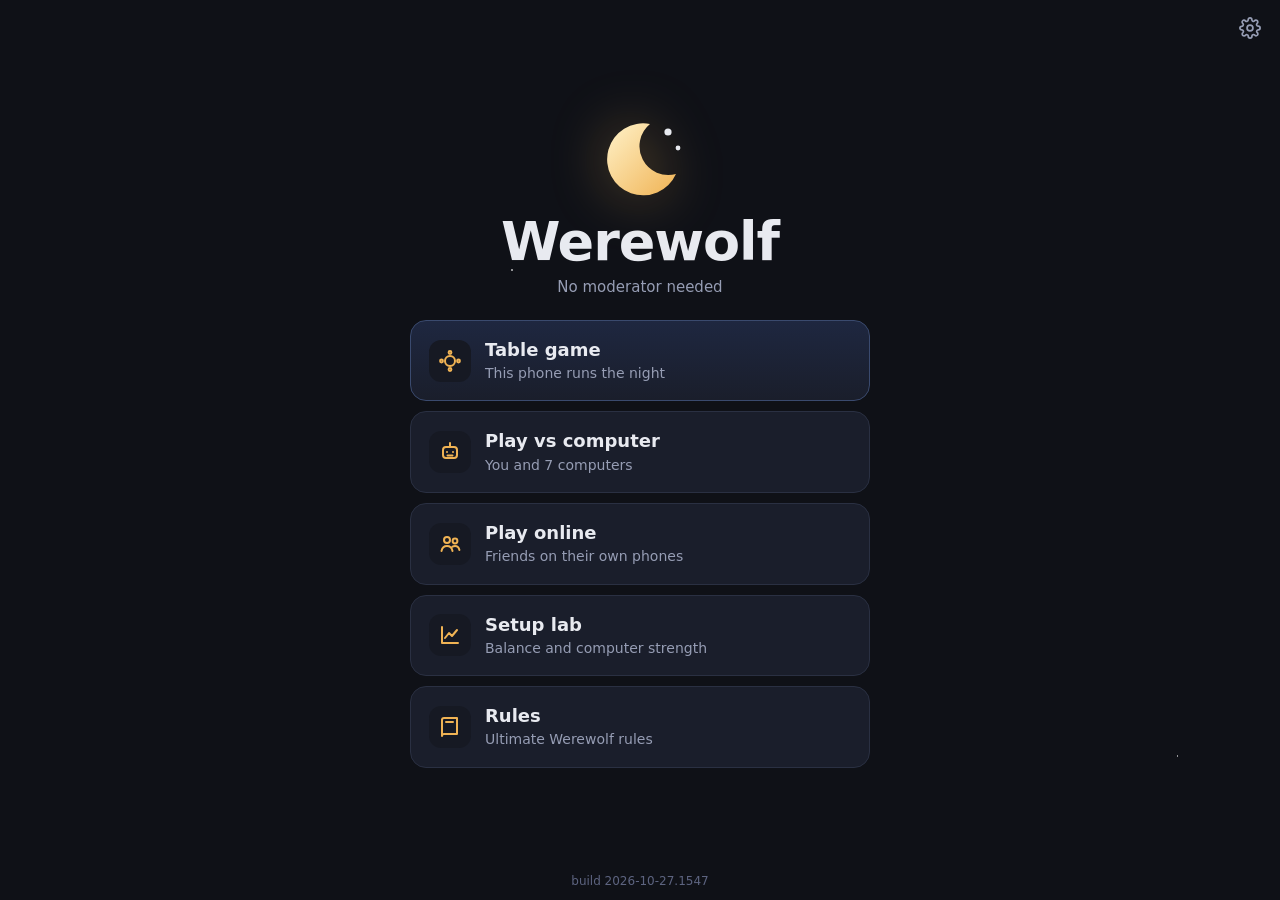
==== commit 945e8a40: "Smart computers read the vote record and stop giving themselves away; Mason and Prince roles - Smart" ====
--- a/index.html
+++ b/index.html
@@ -11,22 +11,22 @@
   <meta name="apple-mobile-web-app-capable" content="yes">
   <meta name="apple-mobile-web-app-status-bar-style" content="black-translucent">
   <meta name="apple-mobile-web-app-title" content="Werewolf">
-  <link rel="stylesheet" href="css/table.css?v=2026-10-27.1434">
-  <link rel="stylesheet" href="styles.css?v=2026-10-27.1434">
+  <link rel="stylesheet" href="css/table.css?v=2026-10-27.1547">
+  <link rel="stylesheet" href="styles.css?v=2026-10-27.1547">
 </head>
 <body>
   <div id="app" class="app"></div>
   <div id="sheet" class="sheet-wrap hidden" role="dialog" aria-modal="true"></div>
   <div id="toast" class="toast hidden" role="status" aria-live="polite"></div>
-  <script src="js/build.js?v=2026-10-27.1434"></script>
-  <script src="js/engine.js?v=2026-10-27.1434"></script>
-  <script src="js/game-online.js?v=2026-10-27.1434"></script>
-  <script src="js/setups-data.js?v=2026-10-27.1434"></script>
-  <script src="js/art.js?v=2026-10-27.1434"></script>
-  <script src="js/narrator.js?v=2026-10-27.1434"></script>
-  <script src="js/fx.js?v=2026-10-27.1434"></script>
-  <script src="js/game-fx.js?v=2026-10-27.1434"></script>
-  <script src="js/table.js?v=2026-10-27.1434"></script>
-  <script src="js/app.js?v=2026-10-27.1434"></script>
+  <script src="js/build.js?v=2026-10-27.1547"></script>
+  <script src="js/engine.js?v=2026-10-27.1547"></script>
+  <script src="js/game-online.js?v=2026-10-27.1547"></script>
+  <script src="js/setups-data.js?v=2026-10-27.1547"></script>
+  <script src="js/art.js?v=2026-10-27.1547"></script>
+  <script src="js/narrator.js?v=2026-10-27.1547"></script>
+  <script src="js/fx.js?v=2026-10-27.1547"></script>
+  <script src="js/game-fx.js?v=2026-10-27.1547"></script>
+  <script src="js/table.js?v=2026-10-27.1547"></script>
+  <script src="js/app.js?v=2026-10-27.1547"></script>
 </body>
 </html>
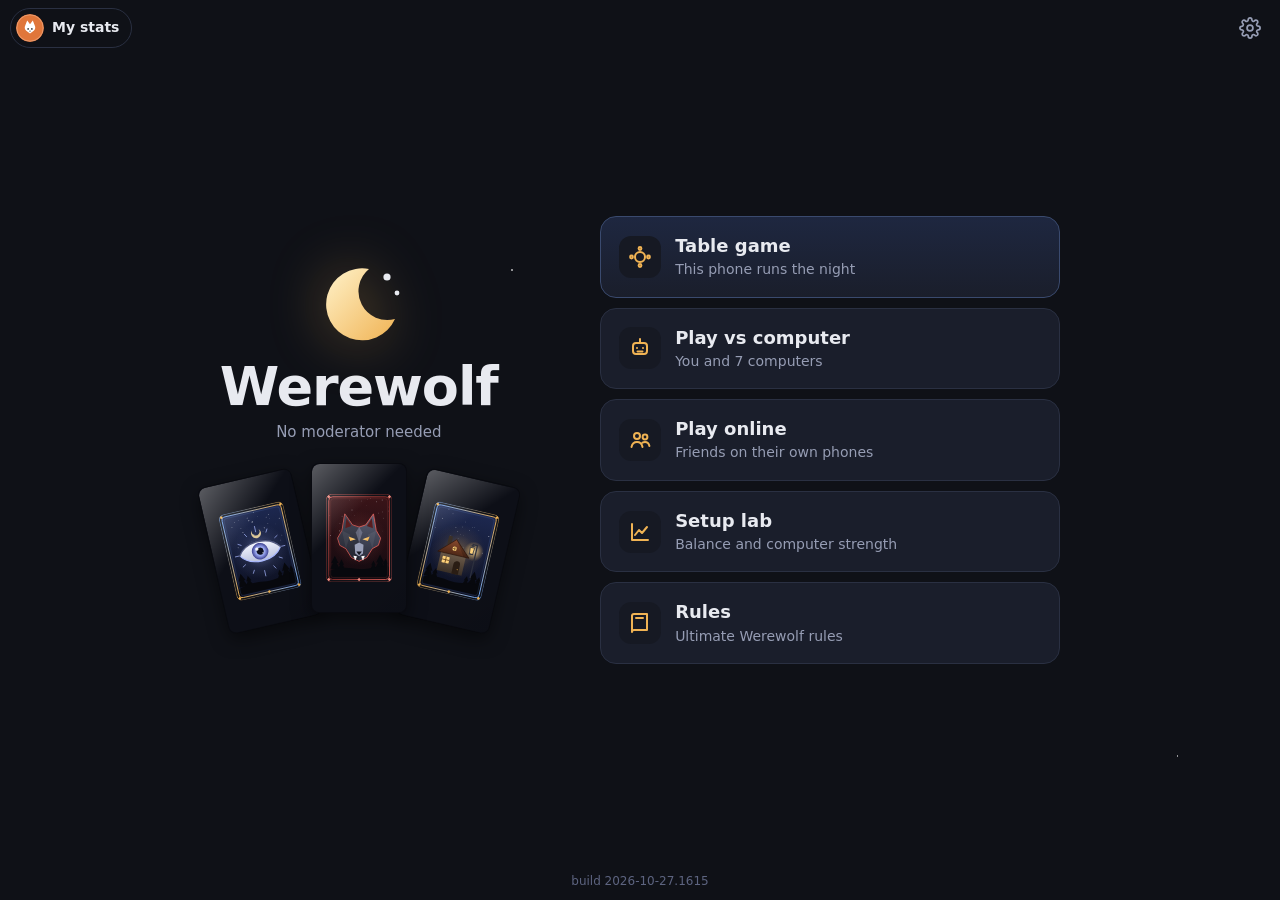
==== commit 3400e52e: "Guided first game, rules sheet, My stats + Daily, Undo vs computer, plate avatars, laptop two-column" ====
--- a/index.html
+++ b/index.html
@@ -8,25 +8,34 @@
   <link rel="icon" type="image/svg+xml" href="icon.svg">
   <link rel="apple-touch-icon" href="apple-touch-icon.png">
   <meta name="theme-color" content="#0f1117">
+  <link rel="manifest" href="manifest.webmanifest">
+  <meta name="mobile-web-app-capable" content="yes">
   <meta name="apple-mobile-web-app-capable" content="yes">
   <meta name="apple-mobile-web-app-status-bar-style" content="black-translucent">
   <meta name="apple-mobile-web-app-title" content="Werewolf">
-  <link rel="stylesheet" href="css/table.css?v=2026-10-27.1547">
-  <link rel="stylesheet" href="styles.css?v=2026-10-27.1547">
+  <link rel="stylesheet" href="css/table.css?v=2026-10-27.1615">
+  <link rel="stylesheet" href="css/coach.css?v=2026-10-27.1615">
+  <link rel="stylesheet" href="css/profile.css?v=2026-10-27.1615">
+  <link rel="stylesheet" href="styles.css?v=2026-10-27.1615">
 </head>
 <body>
   <div id="app" class="app"></div>
   <div id="sheet" class="sheet-wrap hidden" role="dialog" aria-modal="true"></div>
   <div id="toast" class="toast hidden" role="status" aria-live="polite"></div>
-  <script src="js/build.js?v=2026-10-27.1547"></script>
-  <script src="js/engine.js?v=2026-10-27.1547"></script>
-  <script src="js/game-online.js?v=2026-10-27.1547"></script>
-  <script src="js/setups-data.js?v=2026-10-27.1547"></script>
-  <script src="js/art.js?v=2026-10-27.1547"></script>
-  <script src="js/narrator.js?v=2026-10-27.1547"></script>
-  <script src="js/fx.js?v=2026-10-27.1547"></script>
-  <script src="js/game-fx.js?v=2026-10-27.1547"></script>
-  <script src="js/table.js?v=2026-10-27.1547"></script>
-  <script src="js/app.js?v=2026-10-27.1547"></script>
+  <script src="js/build.js?v=2026-10-27.1615"></script>
+  <script src="js/engine.js?v=2026-10-27.1615"></script>
+  <script src="js/game-online.js?v=2026-10-27.1615"></script>
+  <script src="js/setups-data.js?v=2026-10-27.1615"></script>
+  <script src="js/art.js?v=2026-10-27.1615"></script>
+  <script src="js/narrator.js?v=2026-10-27.1615"></script>
+  <script src="js/fx.js?v=2026-10-27.1615"></script>
+  <script src="js/game-fx.js?v=2026-10-27.1615"></script>
+  <script src="js/table.js?v=2026-10-27.1615"></script>
+  <script src="js/coach.js?v=2026-10-27.1615"></script>
+  <script src="js/wwcoach.js?v=2026-10-27.1615"></script>
+  <script src="js/profile.js?v=2026-10-27.1615"></script>
+  <script src="js/wwprofile.js?v=2026-10-27.1615"></script>
+  <script src="js/pwa.js?v=2026-10-27.1615" data-version="2026-10-27.1615"></script>
+  <script src="js/app.js?v=2026-10-27.1615"></script>
 </body>
 </html>
--- a/css/coach.css
+++ b/css/coach.css
@@ -0,0 +1,104 @@
+/* coach.css: guided first game + rules sheet (game-coach 1.0.0). Copy unchanged into css/coach.css.
+   Looks like paper on the table: a cream note card for the coach, a printed rulebook sheet for the rules.
+   Theme with the variables below (set them on :root in the game's own css). Original look only. */
+:root {
+  --coach-paper: #fbf6e9;
+  --coach-paper-2: #f2ead6;
+  --coach-ink: #2b2519;
+  --coach-muted: #6d6452;
+  --coach-line: #d9ceb4;
+  --coach-accent: var(--accent, #2f6fdb);
+  --coach-accent-ink: #fff;
+  --coach-dim: rgba(6, 8, 12, .58);
+  --coach-z: 60;
+  /* --coach-offer-bottom: the offer card's gap from the bottom (set it above a bottom tab bar) */
+  --coach-font: inherit;
+}
+
+/* ---------------------------------------------------------------- tour layer */
+.coach-layer { position: fixed; inset: 0; z-index: var(--coach-z); pointer-events: none; font-family: var(--coach-font); }
+.coach-layer.coach-off { display: none; }
+/* four panels dim everything around the hole; taps pass through unless the step blocks them */
+.coach-block { position: fixed; background: var(--coach-dim); pointer-events: none; }
+.coach-blocking .coach-block { pointer-events: auto; }
+.coach-ring { position: fixed; border-radius: 10px; pointer-events: none;
+  box-shadow: 0 0 0 3px var(--coach-accent), 0 0 0 7px color-mix(in srgb, var(--coach-accent) 30%, transparent), 0 0 22px 4px color-mix(in srgb, var(--coach-accent) 45%, transparent);
+  animation: coach-glow 1.6s ease-in-out infinite; }
+@keyframes coach-glow { 50% { box-shadow: 0 0 0 3px var(--coach-accent), 0 0 0 10px color-mix(in srgb, var(--coach-accent) 18%, transparent), 0 0 30px 8px color-mix(in srgb, var(--coach-accent) 35%, transparent); } }
+
+/* the note card: cream paper, a little tilt-free shadow like a card lying on the table */
+.coach-bubble, .coach-offer {
+  position: fixed; pointer-events: auto; box-sizing: border-box; overflow-y: auto; overscroll-behavior: contain;
+  background: linear-gradient(180deg, var(--coach-paper), var(--coach-paper-2)); color: var(--coach-ink);
+  border: 1px solid var(--coach-line); border-radius: 12px; padding: 12px 13px 10px;
+  box-shadow: 0 1px 0 rgba(255,255,255,.7) inset, 0 10px 28px rgba(0,0,0,.45), 0 2px 6px rgba(0,0,0,.3);
+  font-size: 15px; line-height: 1.42; -webkit-text-size-adjust: 100%;
+}
+.coach-title { display: block; font-size: 16px; margin: 0 0 3px; }
+.coach-text { margin: 0 0 9px; }
+.coach-text p { margin: 0 0 6px; }
+.coach-text b, .coach-text strong { color: inherit; }
+.coach-row { display: flex; align-items: center; gap: 8px; }
+.coach-count { flex: 1; font-size: 12.5px; color: var(--coach-muted); font-variant-numeric: tabular-nums; }
+.coach-offer .coach-row { justify-content: flex-end; }
+.coach-btn { min-height: 38px; padding: 0 14px; border-radius: 9px; border: 1px solid var(--coach-line); background: #fff; color: var(--coach-ink);
+  font: inherit; font-size: 14.5px; font-weight: 600; cursor: pointer; -webkit-tap-highlight-color: transparent; touch-action: manipulation; }
+.coach-btn.primary { background: var(--coach-accent); border-color: var(--coach-accent); color: var(--coach-accent-ink); }
+.coach-btn.ghost { background: transparent; border-color: transparent; color: var(--coach-muted); padding: 0 8px; }
+.coach-btn:active { transform: scale(.97); }
+.coach-btn:focus-visible, .coach-x:focus-visible, .coach-rules-nav button:focus-visible { outline: 2px solid var(--coach-accent); outline-offset: 2px; }
+
+.coach-bubble.enter, .coach-offer.enter { animation: coach-in .22s ease-out; }
+@keyframes coach-in { from { opacity: 0; transform: translateY(6px) scale(.98); } }
+.coach-bubble.nudge { animation: coach-nudge .32s ease-in-out; }
+@keyframes coach-nudge { 25% { transform: translateX(-5px); } 75% { transform: translateX(5px); } }
+
+/* "first time here?" card: bottom centre, above the game, never a full-screen wall */
+.coach-offer { left: 50%; transform: translateX(-50%); bottom: calc(var(--coach-offer-bottom, 14px) + env(safe-area-inset-bottom)); width: min(360px, calc(100vw - 16px));
+  z-index: calc(var(--coach-z) - 2); }
+.coach-offer.enter { animation: coach-offer-in .25s ease-out; }
+@keyframes coach-offer-in { from { opacity: 0; transform: translate(-50%, 10px); } }
+
+/* ---------------------------------------------------------------- rules sheet (a printed rulebook page) */
+.coach-rules-back { position: fixed; inset: 0; z-index: calc(var(--coach-z) + 5); background: rgba(0,0,0,.55);
+  display: flex; align-items: flex-end; justify-content: center; font-family: var(--coach-font); }
+.coach-rules { box-sizing: border-box; width: 100%; max-width: 640px; height: min(92dvh, 900px); display: flex; flex-direction: column;
+  background: linear-gradient(180deg, var(--coach-paper), var(--coach-paper-2)); color: var(--coach-ink);
+  border-radius: 16px 16px 0 0; box-shadow: 0 -8px 30px rgba(0,0,0,.45); overflow: hidden; }
+.coach-rules-back.enter .coach-rules { animation: coach-up .24s ease-out; }
+@keyframes coach-up { from { transform: translateY(24px); opacity: .4; } }
+.coach-rules-head { display: flex; align-items: center; gap: 8px; padding: 12px 10px 6px 16px; }
+.coach-rules-head b { flex: 1; font-size: 18px; letter-spacing: .01em; }
+.coach-x { width: 40px; height: 40px; border-radius: 50%; border: 1px solid var(--coach-line); background: #fff; color: var(--coach-ink);
+  font-size: 22px; line-height: 1; cursor: pointer; touch-action: manipulation; }
+.coach-rules-nav { display: flex; gap: 6px; padding: 4px 12px 8px; overflow-x: auto; scrollbar-width: none; border-bottom: 1px solid var(--coach-line); flex-shrink: 0; }
+.coach-rules-nav::-webkit-scrollbar { display: none; }
+.coach-rules-nav button { flex: 0 0 auto; min-height: 34px; padding: 0 12px; border-radius: 17px; border: 1px solid var(--coach-line); background: rgba(255,255,255,.65);
+  color: var(--coach-ink); font: inherit; font-size: 13.5px; font-weight: 600; cursor: pointer; touch-action: manipulation; }
+.coach-rules-nav button[aria-current="true"] { background: var(--coach-ink); border-color: var(--coach-ink); color: var(--coach-paper); }
+.coach-rules-body { position: relative; flex: 1; min-height: 0; overflow-y: auto; overscroll-behavior: contain; -webkit-overflow-scrolling: touch;
+  padding: 6px 18px calc(18px + env(safe-area-inset-bottom)); font-size: 15.5px; line-height: 1.5; outline: none; }
+.coach-rules-body section { padding: 8px 0 6px; border-bottom: 1px dashed var(--coach-line); }
+.coach-rules-body section:last-of-type { border-bottom: 0; }
+.coach-rules-body h3 { margin: 6px 0 6px; font-size: 17px; }
+.coach-rules-body h4 { margin: 10px 0 4px; font-size: 15.5px; }
+.coach-rules-body p { margin: 0 0 8px; }
+.coach-rules-body ul, .coach-rules-body ol { margin: 0 0 8px; padding-left: 22px; }
+.coach-rules-body li { margin: 2px 0; }
+.coach-rules-body table { border-collapse: collapse; margin: 4px 0 10px; font-size: 14.5px; }
+.coach-rules-body td, .coach-rules-body th { border: 1px solid var(--coach-line); padding: 4px 8px; text-align: left; vertical-align: top; }
+.coach-rules-body .tip { display: block; background: rgba(255,255,255,.6); border-left: 3px solid var(--coach-accent); padding: 6px 10px; border-radius: 0 8px 8px 0; margin: 4px 0 10px; font-size: 14.5px; }
+.coach-rules-intro { color: var(--coach-muted); margin: 6px 0 4px !important; }
+.coach-rules-foot { color: var(--coach-muted); font-size: 13px; margin-top: 12px !important; }
+/* laptop: a centred page instead of a bottom sheet */
+@media (min-width: 760px) and (min-height: 520px) {
+  .coach-rules-back { align-items: center; }
+  .coach-rules { border-radius: 14px; height: min(86vh, 860px); box-shadow: 0 16px 50px rgba(0,0,0,.55); }
+  .coach-rules-body { padding: 8px 26px 22px; }
+}
+
+/* ---------------------------------------------------------------- motion off */
+.coach-still .coach-ring, .coach-still .coach-bubble { animation: none !important; }
+@media (prefers-reduced-motion: reduce) {
+  .coach-ring, .coach-bubble, .coach-offer, .coach-rules-back .coach-rules { animation: none !important; }
+}
--- a/css/profile.css
+++ b/css/profile.css
@@ -0,0 +1,156 @@
+/* profile.css: the "My stats" panel + achievement banner for game-profile (profile.js).
+   Copy unchanged into css/profile.css. Colours come from the game's own variables when it has them
+   (--card, --line, --text, --muted, --accent, --good, --bad), so the panel matches each game. */
+
+.pf-ov {
+  position: fixed; inset: 0; z-index: 900; display: flex; align-items: flex-end; justify-content: center;
+  background: rgba(0, 0, 0, .55); -webkit-tap-highlight-color: transparent;
+  padding: 0 0 env(safe-area-inset-bottom, 0);
+  animation: pf-fade .18s ease;
+}
+@keyframes pf-fade { from { opacity: 0; } }
+@keyframes pf-up { from { transform: translateY(24px); opacity: .4; } }
+.pf-panel {
+  --pf-card: var(--card, #1a1e2b); --pf-line: var(--line, #2a3042); --pf-text: var(--text, #e8eaf0);
+  --pf-muted: var(--muted, #969db4); --pf-acc: var(--accent, #6ea8fe); --pf-good: var(--good, #6ee7a8); --pf-bad: var(--bad, #f08c8c);
+  /* fixed height: switching tabs or editing never makes the panel jump */
+  box-sizing: border-box; width: 100%; max-width: 480px; height: min(82vh, 600px); height: min(82dvh, 600px);
+  display: flex; flex-direction: column; overflow: hidden;
+  background: var(--pf-card); color: var(--pf-text); border: 1px solid var(--pf-line); border-bottom: 0;
+  border-radius: 16px 16px 0 0; box-shadow: 0 -10px 40px rgba(0, 0, 0, .45);
+  font: 15px/1.3 system-ui, -apple-system, "Segoe UI", Roboto, sans-serif;
+  animation: pf-up .22s cubic-bezier(.3, .7, .3, 1);
+}
+.pf-panel *, .pf-panel *::before, .pf-panel *::after { box-sizing: border-box; }
+.pf-panel button { font: inherit; color: inherit; }
+
+/* head: who you are, Elo, close */
+.pf-head {
+  flex: none; display: flex; align-items: center; gap: 10px; padding: 12px 12px 10px 12px;
+  border-bottom: 1px solid var(--pf-line);
+  background: linear-gradient(180deg, rgba(255, 255, 255, .04), transparent);
+}
+.pf-me { display: flex; align-items: center; gap: 10px; min-width: 0; flex: 1; padding: 2px; border: 0; background: none; cursor: pointer; text-align: left; border-radius: 10px; }
+.pf-me:active { transform: scale(.98); }
+.pf-av { flex: none; display: block; border-radius: 50%; }
+.pf-who { display: flex; flex-direction: column; min-width: 0; }
+.pf-who b { font-size: 18px; white-space: nowrap; overflow: hidden; text-overflow: ellipsis; }
+.pf-who small { color: var(--pf-acc); font-size: 12.5px; }
+.pf-elo { flex: none; display: flex; flex-direction: column; align-items: center; line-height: 1.1; padding: 0 4px; }
+.pf-elo b { font-size: 24px; font-variant-numeric: tabular-nums; }
+.pf-elo small { color: var(--pf-muted); font-size: 11.5px; }
+.pf-x { flex: none; width: 44px; height: 44px; display: grid; place-items: center; border: 0; border-radius: 50%; background: rgba(255, 255, 255, .06); cursor: pointer; color: var(--pf-muted); }
+.pf-x:hover { color: var(--pf-text); }
+
+/* totals row */
+.pf-nums { flex: none; display: grid; grid-template-columns: repeat(6, 1fr); gap: 2px; padding: 10px 8px 8px; text-align: center; }
+.pf-nums > div { display: flex; flex-direction: column; min-width: 0; }
+.pf-nums b { font-size: 20px; font-variant-numeric: tabular-nums; }
+.pf-nums small { color: var(--pf-muted); font-size: 11.5px; white-space: nowrap; overflow: hidden; text-overflow: ellipsis; }
+.pf-nums5 { grid-template-columns: repeat(5, 1fr); }
+.pf-nums2 { grid-template-columns: repeat(2, 1fr); padding: 6px 0; }
+
+/* tabs (phone) */
+.pf-tabs { flex: none; display: flex; gap: 4px; padding: 0 10px 8px; }
+.pf-tabs button { flex: 1; min-height: 38px; border: 1px solid var(--pf-line); border-radius: 9px; background: transparent; color: var(--pf-muted); cursor: pointer; font-size: 14px; }
+.pf-tabs button[aria-selected="true"] { background: rgba(110, 168, 254, .14); border-color: var(--pf-acc); color: var(--pf-text); }
+
+.pf-body { flex: 1 1 auto; min-height: 0; overflow-y: auto; overscroll-behavior: contain; padding: 0 12px 14px; -webkit-overflow-scrolling: touch; }
+.pf-sec { display: none; }
+.pf-body[data-show="levels"] [data-sec="levels"], .pf-body[data-show="awards"] [data-sec="awards"], .pf-body[data-show="daily"] [data-sec="daily"] { display: block; }
+.pf-sec h4 { margin: 6px 0 6px; font-size: 13px; font-weight: 600; text-transform: uppercase; letter-spacing: .04em; color: var(--pf-muted); display: flex; justify-content: space-between; }
+.pf-n { text-transform: none; letter-spacing: 0; color: var(--pf-text); }
+
+/* level table */
+.pf-tbl { width: 100%; border-collapse: collapse; font-variant-numeric: tabular-nums; }
+.pf-tbl th { font-size: 11.5px; font-weight: 500; color: var(--pf-muted); text-align: center; padding: 2px 4px 4px; }
+.pf-tbl th:first-child, .pf-tbl td:first-child { text-align: left; }
+.pf-tbl td { text-align: center; padding: 7px 4px; border-top: 1px solid var(--pf-line); font-size: 15px; }
+.pf-tbl td:first-child b { font-weight: 600; }
+.pf-tbl td:first-child small { margin-left: 6px; color: var(--pf-muted); font-size: 11.5px; }
+.pf-tbl td:last-child { font-weight: 600; }
+.pf-modes td { text-align: left; }
+
+/* achievements */
+.pf-aw { display: grid; grid-template-columns: 1fr; gap: 6px; }
+.pf-a { display: flex; align-items: center; gap: 8px; padding: 6px 8px; border-radius: 10px; background: rgba(255, 255, 255, .03); }
+.pf-a svg { flex: none; }
+.pf-a span { display: flex; flex-direction: column; min-width: 0; }
+.pf-a b { font-size: 14.5px; font-weight: 600; }
+.pf-a small { color: var(--pf-muted); font-size: 12.5px; }
+.pf-a:not(.on) b { color: var(--pf-muted); }
+
+/* daily */
+.pf-day { display: flex; align-items: center; justify-content: space-between; gap: 10px; padding: 4px 0 6px; }
+.pf-today { display: flex; flex-direction: column; }
+.pf-today small { color: var(--pf-muted); font-size: 12px; }
+.pf-today b { font-size: 18px; }
+.pf-strip { display: grid; grid-template-columns: repeat(14, 1fr); gap: 4px; padding-top: 6px; }
+.pf-dd { display: block; aspect-ratio: 1; max-height: 22px; border-radius: 5px; background: rgba(255, 255, 255, .07); }
+.pf-dd.r-w { background: var(--pf-good); } .pf-dd.r-l { background: var(--pf-bad); } .pf-dd.r-d, .pf-dd.r-p { background: var(--pf-acc); }
+
+/* buttons */
+.pf-btn { min-height: 40px; padding: 6px 14px; border-radius: 10px; border: 1px solid var(--pf-line); background: rgba(255, 255, 255, .05); cursor: pointer; font-size: 14.5px; }
+.pf-btn.pri { background: var(--pf-acc); border-color: var(--pf-acc); color: #0d1424; font-weight: 600; }
+.pf-btn:disabled { opacity: .45; cursor: default; }
+.pf-btn:active:not(:disabled) { transform: scale(.97); }
+
+/* edit name + picture */
+.pf-edit { flex: 1 1 auto; min-height: 0; overflow-y: auto; padding: 10px 12px 14px; display: flex; flex-direction: column; gap: 8px; }
+.pf-lab { font-size: 12.5px; color: var(--pf-muted); }
+.pf-edit input[type="text"] { width: 100%; min-height: 44px; padding: 8px 12px; border-radius: 10px; border: 1px solid var(--pf-line); background: rgba(0, 0, 0, .25); color: var(--pf-text); font: inherit; font-size: 16px; }
+.pf-pick { display: grid; grid-template-columns: repeat(8, 1fr); gap: 6px; }
+.pf-pick button { padding: 3px; border: 2px solid transparent; border-radius: 50%; background: none; cursor: pointer; aspect-ratio: 1; display: grid; place-items: center; }
+.pf-pick button .pf-av { width: 100%; height: auto; }
+.pf-pick button[aria-checked="true"] { border-color: var(--pf-acc); }
+.pf-row { display: flex; gap: 8px; padding-top: 4px; }
+.pf-row .pri { margin-left: auto; }
+.pf-msg { min-height: 18px; font-size: 13px; color: var(--pf-muted); }
+
+/* achievement banner (top of the screen, never moves the page) */
+.pf-banner {
+  position: fixed; left: 50%; top: calc(10px + env(safe-area-inset-top, 0)); z-index: 950; transform: translateX(-50%);
+  display: flex; align-items: center; gap: 10px; padding: 8px 16px 8px 10px; max-width: calc(100vw - 24px);
+  border-radius: 14px; background: var(--card, #1a1e2b); color: var(--text, #e8eaf0); border: 1px solid #9c7414;
+  box-shadow: 0 8px 28px rgba(0, 0, 0, .5); font: 600 15px/1.25 system-ui, -apple-system, "Segoe UI", Roboto, sans-serif;
+  pointer-events: none; animation: pf-drop .3s cubic-bezier(.3, .7, .3, 1.2);
+  transition: opacity .35s, transform .35s;
+}
+.pf-banner span { display: flex; flex-direction: column; min-width: 0; }
+.pf-banner small { font: 500 11.5px/1.2 system-ui, sans-serif; color: #e8b53a; text-transform: uppercase; letter-spacing: .05em; }
+.pf-banner em { font-style: normal; font-weight: 500; color: #cdbb98; }
+.pf-banner.out { opacity: 0; transform: translate(-50%, -12px); }
+@keyframes pf-drop { from { transform: translate(-50%, -24px); opacity: 0; } }
+
+/* the button a game puts in its UI: <button class="pf-open">… */
+.pf-open { display: inline-flex; align-items: center; gap: 6px; cursor: pointer; }
+.pf-open .pf-av { width: 28px; height: 28px; }
+
+/* laptop: a centred card, the three sections side by side, no tabs */
+@media (min-width: 900px) and (min-height: 520px) {
+  .pf-ov { align-items: center; padding: 24px; }
+  .pf-panel { max-width: 920px; height: auto; min-height: min(86vh, 440px); max-height: min(86vh, 620px); border-bottom: 1px solid var(--pf-line); border-radius: 16px; }
+  .pf-head { padding: 14px 16px 12px; }
+  .pf-nums { padding: 12px 16px 10px; }
+  .pf-nums b { font-size: 24px; }
+  .pf-tabs { display: none; }
+  .pf-body { display: grid; grid-template-columns: 1.15fr 1fr; gap: 0 22px; padding: 0 16px 16px; }
+  .pf-body:has(> [data-sec="daily"]) { grid-template-columns: 1.15fr 1fr .85fr; }
+  .pf-body .pf-sec { display: block; min-width: 0; }
+  .pf-pick { grid-template-columns: repeat(16, 1fr); }
+  .pf-edit { padding: 14px 16px 16px; }
+}
+/* phone on its side: little height, so use the width */
+@media (max-height: 519px) and (orientation: landscape) {
+  .pf-ov { align-items: center; padding: 8px; }
+  .pf-panel { max-width: 760px; height: calc(100vh - 16px); height: calc(100dvh - 16px); border-radius: 14px; border-bottom: 1px solid var(--pf-line); }
+  .pf-head { padding: 6px 10px; }
+  .pf-head .pf-av { width: 36px; height: 36px; }
+  .pf-nums { padding: 4px 8px; }
+  .pf-nums b { font-size: 17px; }
+  .pf-tabs { padding-bottom: 4px; }
+  .pf-tabs button { min-height: 32px; }
+  .pf-tbl td { padding: 4px; }
+  .pf-pick { grid-template-columns: repeat(16, 1fr); }
+}
+@media (prefers-reduced-motion: reduce) { .pf-ov, .pf-panel, .pf-banner { animation: none; } }
--- a/styles.css
+++ b/styles.css
@@ -534,3 +534,34 @@
   /* Four short buttons (Hint, Claim, Skip, Vote) sit two by two so they clear the stat lines above. */
   .ww-play > .day-foot:has(> .btn:nth-child(4)) { display: grid; grid-template-columns: 1fr 1fr; align-content: end; }
 }
+
+/* ---------- My stats button, seat pictures, setup table preview, laptop home (improve pass 10-27) ---------- */
+.stats-btn { min-height: 40px; padding: 5px 12px 5px 5px; border-radius: 999px; font-size: 14px; gap: 8px; }
+.stats-btn svg { width: 28px; height: 28px; flex: 0 0 auto; }
+.pav { display: inline-block; width: 1.15em; height: 1.15em; vertical-align: -0.22em; margin-right: 3px; }
+.pav svg { width: 100%; height: 100%; display: block; }
+.setup .col-body.pb { display: flex; flex-direction: column; }
+.setup .col-body.pb > * { flex-shrink: 0; }
+.setup .col-body.pb > .setup-preview { flex: 1 1 150px; }
+.setup-preview { position: relative; width: 100%; max-width: 420px; min-height: 104px; max-height: 300px; margin: 6px auto 0; }
+.sp-table { position: absolute; left: 16%; right: 16%; top: 24%; bottom: 24%; border-radius: 42% / 48%; }
+.sp-seat { position: absolute; transform: translate(-50%, -50%); display: flex; flex-direction: column; align-items: center; gap: 2px; }
+.sp-card { width: 21px; display: block; border-radius: 4px; overflow: hidden; box-shadow: 0 2px 5px rgba(0,0,0,.55); }
+.sp-card svg { display: block; width: 100%; height: auto; }
+.sp-name { font-size: 11px; line-height: 13px; color: var(--muted); white-space: nowrap; max-width: 70px; overflow: hidden; text-overflow: ellipsis; }
+.sp-seat.me .sp-name { color: var(--text); font-weight: 700; }
+.daily-item { width: 100%; margin-top: 6px; padding-top: 10px; padding-bottom: 10px; }
+.hero-fan { justify-content: center; margin-top: 30px; height: 150px; }
+.hero-fan .tbl-card { width: 96px; flex: 0 0 auto; margin: 0 -12px; border-radius: 8px; overflow: hidden; transform-origin: 50% 130%; box-shadow: 0 6px 18px rgba(0,0,0,.5); }
+.hero-fan .tbl-card svg { display: block; width: 100%; height: auto; }
+.hero-fan .tbl-card:nth-child(1) { transform: rotate(-13deg); }
+.hero-fan .tbl-card:nth-child(2) { transform: translateY(-10px); z-index: 1; }
+.hero-fan .tbl-card:nth-child(3) { transform: rotate(13deg); }
+@media (min-width: 900px) {
+  .home { flex-direction: row; gap: clamp(48px, 8vw, 120px); }
+  .home .hero-fan.wide-only { display: flex; }
+  .home .foot { left: 0; right: 0; text-align: center; }
+}
+@media (max-height: 500px) { .setup-preview { display: none; } }
+/* The coach kit's rules tabs wrap instead of scrolling sideways on phones (same fix as King of Tokyo). */
+.coach-rules .coach-rules-nav { flex-wrap: wrap; overflow-x: visible; row-gap: 6px; }
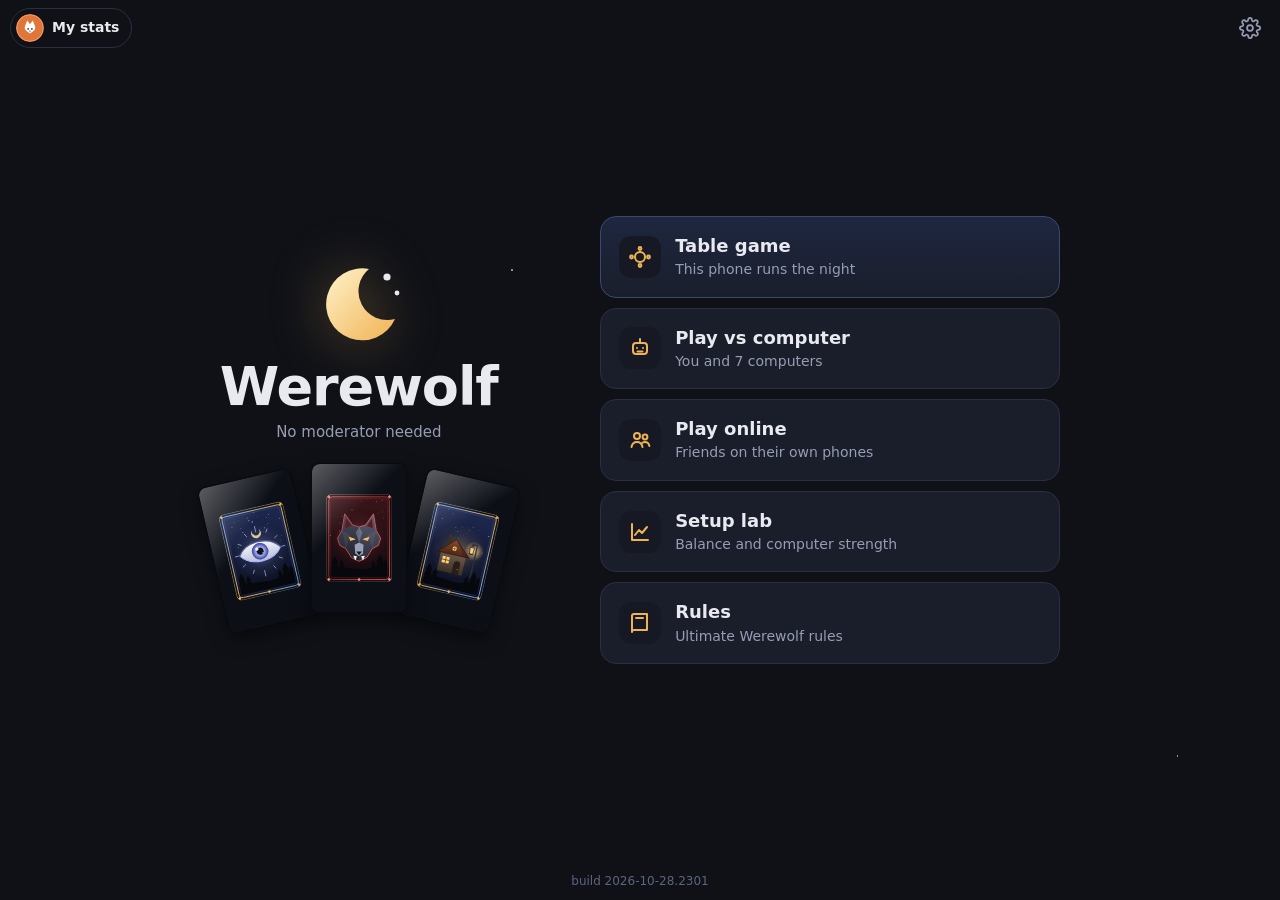
==== commit a4f2f565: "Kits: game-coach 1.1.0 + game-pwa 1.3.0 re-copied (rules tabs wrap, readable coach note beside tall " ====
--- a/index.html
+++ b/index.html
@@ -13,29 +13,29 @@
   <meta name="apple-mobile-web-app-capable" content="yes">
   <meta name="apple-mobile-web-app-status-bar-style" content="black-translucent">
   <meta name="apple-mobile-web-app-title" content="Werewolf">
-  <link rel="stylesheet" href="css/table.css?v=2026-10-27.1615">
-  <link rel="stylesheet" href="css/coach.css?v=2026-10-27.1615">
-  <link rel="stylesheet" href="css/profile.css?v=2026-10-27.1615">
-  <link rel="stylesheet" href="styles.css?v=2026-10-27.1615">
+  <link rel="stylesheet" href="css/table.css?v=2026-10-28.2301">
+  <link rel="stylesheet" href="css/coach.css?v=2026-10-28.2301">
+  <link rel="stylesheet" href="css/profile.css?v=2026-10-28.2301">
+  <link rel="stylesheet" href="styles.css?v=2026-10-28.2301">
 </head>
 <body>
   <div id="app" class="app"></div>
   <div id="sheet" class="sheet-wrap hidden" role="dialog" aria-modal="true"></div>
   <div id="toast" class="toast hidden" role="status" aria-live="polite"></div>
-  <script src="js/build.js?v=2026-10-27.1615"></script>
-  <script src="js/engine.js?v=2026-10-27.1615"></script>
-  <script src="js/game-online.js?v=2026-10-27.1615"></script>
-  <script src="js/setups-data.js?v=2026-10-27.1615"></script>
-  <script src="js/art.js?v=2026-10-27.1615"></script>
-  <script src="js/narrator.js?v=2026-10-27.1615"></script>
-  <script src="js/fx.js?v=2026-10-27.1615"></script>
-  <script src="js/game-fx.js?v=2026-10-27.1615"></script>
-  <script src="js/table.js?v=2026-10-27.1615"></script>
-  <script src="js/coach.js?v=2026-10-27.1615"></script>
-  <script src="js/wwcoach.js?v=2026-10-27.1615"></script>
-  <script src="js/profile.js?v=2026-10-27.1615"></script>
-  <script src="js/wwprofile.js?v=2026-10-27.1615"></script>
-  <script src="js/pwa.js?v=2026-10-27.1615" data-version="2026-10-27.1615"></script>
-  <script src="js/app.js?v=2026-10-27.1615"></script>
+  <script src="js/build.js?v=2026-10-28.2301"></script>
+  <script src="js/engine.js?v=2026-10-28.2301"></script>
+  <script src="js/game-online.js?v=2026-10-28.2301"></script>
+  <script src="js/setups-data.js?v=2026-10-28.2301"></script>
+  <script src="js/art.js?v=2026-10-28.2301"></script>
+  <script src="js/narrator.js?v=2026-10-28.2301"></script>
+  <script src="js/fx.js?v=2026-10-28.2301"></script>
+  <script src="js/game-fx.js?v=2026-10-28.2301"></script>
+  <script src="js/table.js?v=2026-10-28.2301"></script>
+  <script src="js/coach.js?v=2026-10-28.2301"></script>
+  <script src="js/wwcoach.js?v=2026-10-28.2301"></script>
+  <script src="js/profile.js?v=2026-10-28.2301"></script>
+  <script src="js/wwprofile.js?v=2026-10-28.2301"></script>
+  <script src="js/pwa.js?v=2026-10-28.2301" data-version="2026-10-28.2301"></script>
+  <script src="js/app.js?v=2026-10-28.2301"></script>
 </body>
 </html>
--- a/css/coach.css
+++ b/css/coach.css
@@ -1,4 +1,4 @@
-/* coach.css: guided first game + rules sheet (game-coach 1.0.0). Copy unchanged into css/coach.css.
+/* coach.css: guided first game + rules sheet (game-coach 1.1.0). Copy unchanged into css/coach.css.
    Looks like paper on the table: a cream note card for the coach, a printed rulebook sheet for the rules.
    Theme with the variables below (set them on :root in the game's own css). Original look only. */
 :root {
@@ -34,6 +34,11 @@
   box-shadow: 0 1px 0 rgba(255,255,255,.7) inset, 0 10px 28px rgba(0,0,0,.45), 0 2px 6px rgba(0,0,0,.3);
   font-size: 15px; line-height: 1.42; -webkit-text-size-adjust: 100%;
 }
+/* a note squeezed by a big target keeps its title and buttons; only the text scrolls */
+.coach-bubble { display: flex; flex-direction: column; }
+.coach-bubble > .coach-title, .coach-bubble > .coach-row { flex-shrink: 0; }
+.coach-bubble > .coach-text { flex: 0 1 auto; min-height: 0; overflow-y: auto; overscroll-behavior: contain; }
+.coach-bubble > .coach-text > :last-child { margin-bottom: 0; }
 .coach-title { display: block; font-size: 16px; margin: 0 0 3px; }
 .coach-text { margin: 0 0 9px; }
 .coach-text p { margin: 0 0 6px; }
@@ -71,7 +76,8 @@
 .coach-rules-head b { flex: 1; font-size: 18px; letter-spacing: .01em; }
 .coach-x { width: 40px; height: 40px; border-radius: 50%; border: 1px solid var(--coach-line); background: #fff; color: var(--coach-ink);
   font-size: 22px; line-height: 1; cursor: pointer; touch-action: manipulation; }
-.coach-rules-nav { display: flex; gap: 6px; padding: 4px 12px 8px; overflow-x: auto; scrollbar-width: none; border-bottom: 1px solid var(--coach-line); flex-shrink: 0; }
+/* the tabs wrap onto a second row on a phone: every section shows, nothing scrolls sideways */
+.coach-rules-nav { display: flex; flex-wrap: wrap; gap: 6px; row-gap: 6px; padding: 4px 12px 8px; overflow-x: visible; scrollbar-width: none; border-bottom: 1px solid var(--coach-line); flex-shrink: 0; }
 .coach-rules-nav::-webkit-scrollbar { display: none; }
 .coach-rules-nav button { flex: 0 0 auto; min-height: 34px; padding: 0 12px; border-radius: 17px; border: 1px solid var(--coach-line); background: rgba(255,255,255,.65);
   color: var(--coach-ink); font: inherit; font-size: 13.5px; font-weight: 600; cursor: pointer; touch-action: manipulation; }
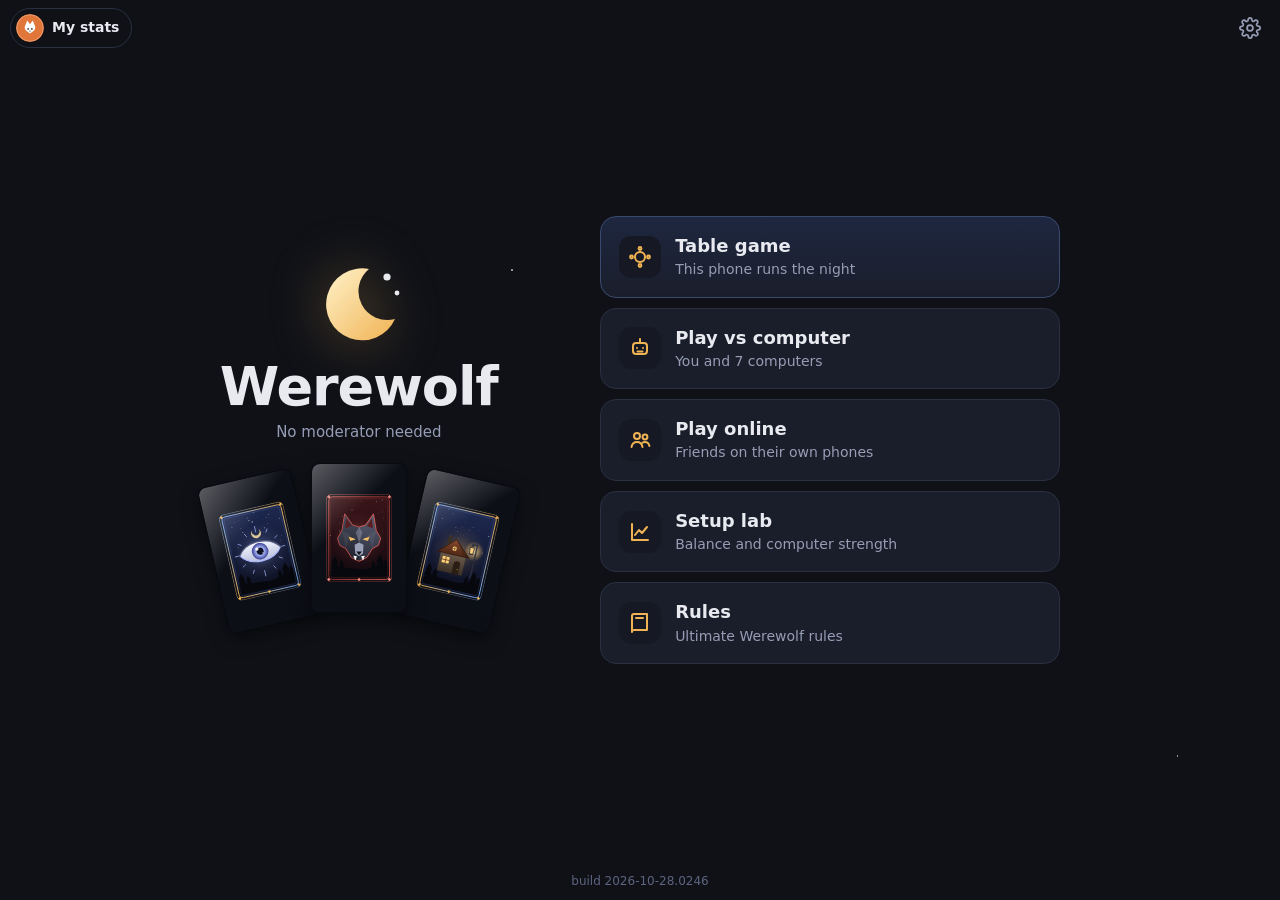
==== commit 528e27e3: "Wave 3 UI: new role art and narration, Setup lab extra-role table, Rules videos, computer speed, pho" ====
--- a/index.html
+++ b/index.html
@@ -13,29 +13,30 @@
   <meta name="apple-mobile-web-app-capable" content="yes">
   <meta name="apple-mobile-web-app-status-bar-style" content="black-translucent">
   <meta name="apple-mobile-web-app-title" content="Werewolf">
-  <link rel="stylesheet" href="css/table.css?v=2026-10-28.2301">
-  <link rel="stylesheet" href="css/coach.css?v=2026-10-28.2301">
-  <link rel="stylesheet" href="css/profile.css?v=2026-10-28.2301">
-  <link rel="stylesheet" href="styles.css?v=2026-10-28.2301">
+  <link rel="stylesheet" href="css/table.css?v=2026-10-28.0246">
+  <link rel="stylesheet" href="css/coach.css?v=2026-10-28.0246">
+  <link rel="stylesheet" href="css/profile.css?v=2026-10-28.0246">
+  <link rel="stylesheet" href="styles.css?v=2026-10-28.0246">
 </head>
 <body>
   <div id="app" class="app"></div>
   <div id="sheet" class="sheet-wrap hidden" role="dialog" aria-modal="true"></div>
   <div id="toast" class="toast hidden" role="status" aria-live="polite"></div>
-  <script src="js/build.js?v=2026-10-28.2301"></script>
-  <script src="js/engine.js?v=2026-10-28.2301"></script>
-  <script src="js/game-online.js?v=2026-10-28.2301"></script>
-  <script src="js/setups-data.js?v=2026-10-28.2301"></script>
-  <script src="js/art.js?v=2026-10-28.2301"></script>
-  <script src="js/narrator.js?v=2026-10-28.2301"></script>
-  <script src="js/fx.js?v=2026-10-28.2301"></script>
-  <script src="js/game-fx.js?v=2026-10-28.2301"></script>
-  <script src="js/table.js?v=2026-10-28.2301"></script>
-  <script src="js/coach.js?v=2026-10-28.2301"></script>
-  <script src="js/wwcoach.js?v=2026-10-28.2301"></script>
-  <script src="js/profile.js?v=2026-10-28.2301"></script>
-  <script src="js/wwprofile.js?v=2026-10-28.2301"></script>
-  <script src="js/pwa.js?v=2026-10-28.2301" data-version="2026-10-28.2301"></script>
-  <script src="js/app.js?v=2026-10-28.2301"></script>
+  <script src="js/build.js?v=2026-10-28.0246"></script>
+  <script src="js/engine.js?v=2026-10-28.0246"></script>
+  <script src="js/game-online.js?v=2026-10-28.0246"></script>
+  <script src="js/setups-data.js?v=2026-10-28.0246"></script>
+  <script src="js/roles-data.js?v=2026-10-28.0246"></script>
+  <script src="js/art.js?v=2026-10-28.0246"></script>
+  <script src="js/narrator.js?v=2026-10-28.0246"></script>
+  <script src="js/fx.js?v=2026-10-28.0246"></script>
+  <script src="js/game-fx.js?v=2026-10-28.0246"></script>
+  <script src="js/table.js?v=2026-10-28.0246"></script>
+  <script src="js/coach.js?v=2026-10-28.0246"></script>
+  <script src="js/wwcoach.js?v=2026-10-28.0246"></script>
+  <script src="js/profile.js?v=2026-10-28.0246"></script>
+  <script src="js/wwprofile.js?v=2026-10-28.0246"></script>
+  <script src="js/pwa.js?v=2026-10-28.0246" data-version="2026-10-28.0246"></script>
+  <script src="js/app.js?v=2026-10-28.0246"></script>
 </body>
 </html>
--- a/styles.css
+++ b/styles.css
@@ -135,6 +135,8 @@
   .setup { grid-template-columns: minmax(320px, 400px) 1fr; max-width: 1180px; margin: 0 auto; width: 100%; }
   .setup .col.step-hidden { display: flex; }
   .setup .col + .col { border-left: 1px solid var(--line); }
+  /* Laptop: the Deal button sits right under the role list instead of leaving an empty band above it. */
+  .setup .col + .col .col-body { flex: 0 1 auto; }
   .setup .col-foot .phone-only, .setup .col-foot.phone-only { display: none; }
 }
 .count-row { display: flex; align-items: center; justify-content: space-between; padding: 6px 0 12px; }
@@ -166,6 +168,8 @@
 .ri { color: #fff; }
 .ri.wolf { background: #6b2525; }
 .ri.village { background: #233a66; }
+.ri.tanner { background: #6b4718; }
+.chip.tanner { border-color: #6b4a24; }
 
 /* ---------- deal (pass the phone) ---------- */
 .deal { flex: 1; display: flex; flex-direction: column; align-items: center; justify-content: center; gap: 12px; padding: 12px 16px; text-align: center; min-height: 0; overflow-y: auto; }
@@ -183,6 +187,7 @@
 .role-title { font-size: 26px; font-weight: 800; margin: 0; }
 .role-title.wolf { color: var(--wolf); }
 .role-title.village { color: var(--accent); }
+.role-title.tanner { color: #d49a5a; }
 .role-help { max-width: 34ch; color: var(--muted); font-size: 15px; margin: 0 auto; min-height: 2.8em; }
 .dots { display: flex; gap: 5px; flex-wrap: wrap; justify-content: center; max-width: 300px; }
 .dots i { width: 8px; height: 8px; border-radius: 50%; background: var(--line); }
@@ -557,6 +562,13 @@
 .hero-fan .tbl-card:nth-child(1) { transform: rotate(-13deg); }
 .hero-fan .tbl-card:nth-child(2) { transform: translateY(-10px); z-index: 1; }
 .hero-fan .tbl-card:nth-child(3) { transform: rotate(13deg); }
+/* Phones: centred when it fits; on short screens (iPhone SE) it scrolls instead of clipping the moon and the Rules button. */
+@media (max-width: 899px) {
+  .home { justify-content: flex-start; overflow-y: auto; padding-top: calc(52px + env(safe-area-inset-top)); }
+  .home .hero { margin-top: auto; }
+  .home .menu { margin-bottom: auto; }
+}
+@media (max-width: 899px) and (max-height: 700px) { .home { gap: 14px; } }
 @media (min-width: 900px) {
   .home { flex-direction: row; gap: clamp(48px, 8vw, 120px); }
   .home .hero-fan.wide-only { display: flex; }
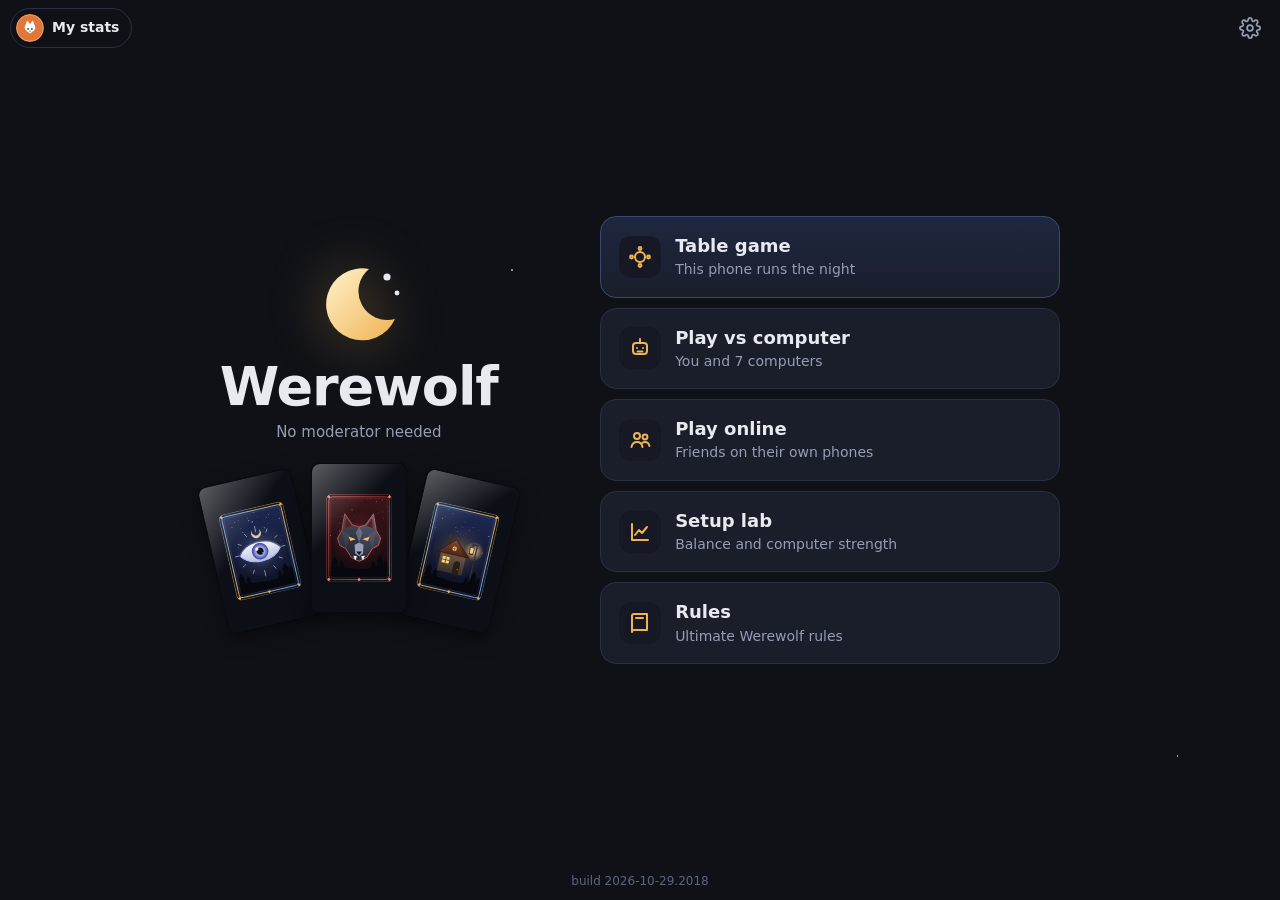
==== commit 215ad5d4: "Kits: game-coach 1.2.0 (offer place auto, avoids Roles/Deal) + game-pwa 1.4.0 First-visit offer cove" ====
--- a/index.html
+++ b/index.html
@@ -13,30 +13,30 @@
   <meta name="apple-mobile-web-app-capable" content="yes">
   <meta name="apple-mobile-web-app-status-bar-style" content="black-translucent">
   <meta name="apple-mobile-web-app-title" content="Werewolf">
-  <link rel="stylesheet" href="css/table.css?v=2026-10-28.0246">
-  <link rel="stylesheet" href="css/coach.css?v=2026-10-28.0246">
-  <link rel="stylesheet" href="css/profile.css?v=2026-10-28.0246">
-  <link rel="stylesheet" href="styles.css?v=2026-10-28.0246">
+  <link rel="stylesheet" href="css/table.css?v=2026-10-29.2018">
+  <link rel="stylesheet" href="css/coach.css?v=2026-10-29.2018">
+  <link rel="stylesheet" href="css/profile.css?v=2026-10-29.2018">
+  <link rel="stylesheet" href="styles.css?v=2026-10-29.2018">
 </head>
 <body>
   <div id="app" class="app"></div>
   <div id="sheet" class="sheet-wrap hidden" role="dialog" aria-modal="true"></div>
   <div id="toast" class="toast hidden" role="status" aria-live="polite"></div>
-  <script src="js/build.js?v=2026-10-28.0246"></script>
-  <script src="js/engine.js?v=2026-10-28.0246"></script>
-  <script src="js/game-online.js?v=2026-10-28.0246"></script>
-  <script src="js/setups-data.js?v=2026-10-28.0246"></script>
-  <script src="js/roles-data.js?v=2026-10-28.0246"></script>
-  <script src="js/art.js?v=2026-10-28.0246"></script>
-  <script src="js/narrator.js?v=2026-10-28.0246"></script>
-  <script src="js/fx.js?v=2026-10-28.0246"></script>
-  <script src="js/game-fx.js?v=2026-10-28.0246"></script>
-  <script src="js/table.js?v=2026-10-28.0246"></script>
-  <script src="js/coach.js?v=2026-10-28.0246"></script>
-  <script src="js/wwcoach.js?v=2026-10-28.0246"></script>
-  <script src="js/profile.js?v=2026-10-28.0246"></script>
-  <script src="js/wwprofile.js?v=2026-10-28.0246"></script>
-  <script src="js/pwa.js?v=2026-10-28.0246" data-version="2026-10-28.0246"></script>
-  <script src="js/app.js?v=2026-10-28.0246"></script>
+  <script src="js/build.js?v=2026-10-29.2018"></script>
+  <script src="js/engine.js?v=2026-10-29.2018"></script>
+  <script src="js/game-online.js?v=2026-10-29.2018"></script>
+  <script src="js/setups-data.js?v=2026-10-29.2018"></script>
+  <script src="js/roles-data.js?v=2026-10-29.2018"></script>
+  <script src="js/art.js?v=2026-10-29.2018"></script>
+  <script src="js/narrator.js?v=2026-10-29.2018"></script>
+  <script src="js/fx.js?v=2026-10-29.2018"></script>
+  <script src="js/game-fx.js?v=2026-10-29.2018"></script>
+  <script src="js/table.js?v=2026-10-29.2018"></script>
+  <script src="js/coach.js?v=2026-10-29.2018"></script>
+  <script src="js/wwcoach.js?v=2026-10-29.2018"></script>
+  <script src="js/profile.js?v=2026-10-29.2018"></script>
+  <script src="js/wwprofile.js?v=2026-10-29.2018"></script>
+  <script src="js/pwa.js?v=2026-10-29.2018" data-version="2026-10-29.2018"></script>
+  <script src="js/app.js?v=2026-10-29.2018"></script>
 </body>
 </html>
--- a/css/coach.css
+++ b/css/coach.css
@@ -1,4 +1,4 @@
-/* coach.css: guided first game + rules sheet (game-coach 1.1.0). Copy unchanged into css/coach.css.
+/* coach.css: guided first game + rules sheet (game-coach 1.2.0). Copy unchanged into css/coach.css.
    Looks like paper on the table: a cream note card for the coach, a printed rulebook sheet for the rules.
    Theme with the variables below (set them on :root in the game's own css). Original look only. */
 :root {
@@ -12,6 +12,8 @@
   --coach-dim: rgba(6, 8, 12, .58);
   --coach-z: 60;
   /* --coach-offer-bottom: the offer card's gap from the bottom (set it above a bottom tab bar) */
+  /* --coach-offer-top: its gap from the top with COACH.offer({ place: 'top' | 'auto' }) (default 10px) */
+  /* --coach-link: link colour inside the rules sheet (default dark ink-blue #2a4f9e) */
   --coach-font: inherit;
 }
 
@@ -94,6 +96,15 @@
 .coach-rules-body table { border-collapse: collapse; margin: 4px 0 10px; font-size: 14.5px; }
 .coach-rules-body td, .coach-rules-body th { border: 1px solid var(--coach-line); padding: 4px 8px; text-align: left; vertical-align: top; }
 .coach-rules-body .tip { display: block; background: rgba(255,255,255,.6); border-left: 3px solid var(--coach-accent); padding: 6px 10px; border-radius: 0 8px 8px 0; margin: 4px 0 10px; font-size: 14.5px; }
+/* links: dark ink-blue on the cream paper (the sites' own link colour is light and unreadable here). Low
+   specificity on purpose: it beats a site-wide `a { color }`, and a game's own rule
+   (`.coach-rules-body a`, `.vids a`) still wins. */
+.coach-rules-body :where(a, a:link, a:visited) { color: var(--coach-link, #2a4f9e); text-decoration: underline; text-underline-offset: 2px; }
+.coach-rules-body :where(a):focus-visible { outline: 2px solid var(--coach-link, #2a4f9e); outline-offset: 2px; border-radius: 3px; }
+.coach-rules-body .coach-vids { list-style: none; padding-left: 0; }
+.coach-rules-body .coach-vids li { margin: 0 0 8px; }
+.coach-rules-body .coach-vids a { font-weight: 600; }
+.coach-vid-ch { display: block; color: var(--coach-muted); font-size: 13.5px; }
 .coach-rules-intro { color: var(--coach-muted); margin: 6px 0 4px !important; }
 .coach-rules-foot { color: var(--coach-muted); font-size: 13px; margin-top: 12px !important; }
 /* laptop: a centred page instead of a bottom sheet */
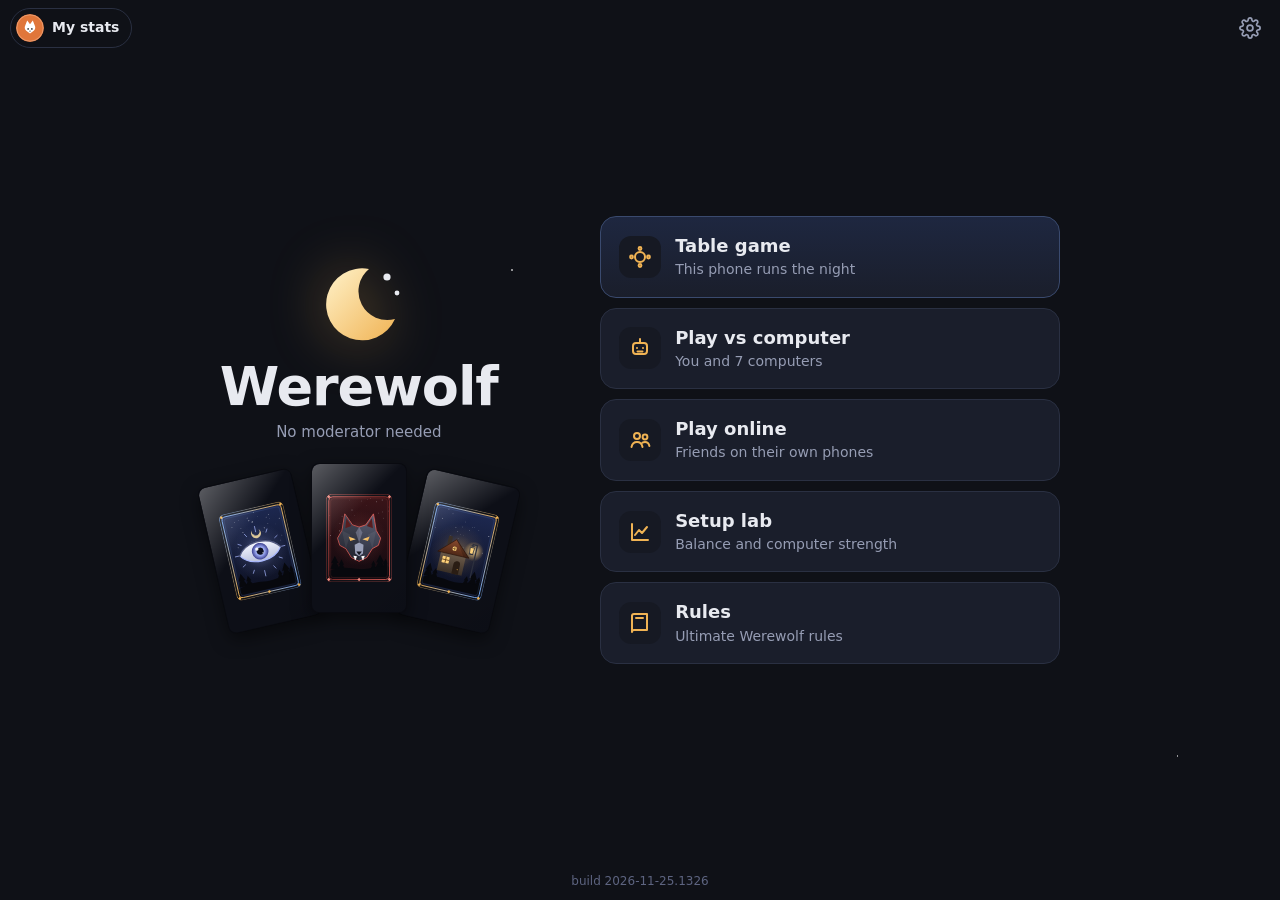
==== commit d8a40f99: "Werewolf: game end holds the table 5 s with the winners glowing The winning team's cards glow gold a" ====
--- a/index.html
+++ b/index.html
@@ -13,30 +13,30 @@
   <meta name="apple-mobile-web-app-capable" content="yes">
   <meta name="apple-mobile-web-app-status-bar-style" content="black-translucent">
   <meta name="apple-mobile-web-app-title" content="Werewolf">
-  <link rel="stylesheet" href="css/table.css?v=2026-10-29.2018">
-  <link rel="stylesheet" href="css/coach.css?v=2026-10-29.2018">
-  <link rel="stylesheet" href="css/profile.css?v=2026-10-29.2018">
-  <link rel="stylesheet" href="styles.css?v=2026-10-29.2018">
+  <link rel="stylesheet" href="css/table.css?v=2026-11-25.1326">
+  <link rel="stylesheet" href="css/coach.css?v=2026-11-25.1326">
+  <link rel="stylesheet" href="css/profile.css?v=2026-11-25.1326">
+  <link rel="stylesheet" href="styles.css?v=2026-11-25.1326">
 </head>
 <body>
   <div id="app" class="app"></div>
   <div id="sheet" class="sheet-wrap hidden" role="dialog" aria-modal="true"></div>
   <div id="toast" class="toast hidden" role="status" aria-live="polite"></div>
-  <script src="js/build.js?v=2026-10-29.2018"></script>
-  <script src="js/engine.js?v=2026-10-29.2018"></script>
-  <script src="js/game-online.js?v=2026-10-29.2018"></script>
-  <script src="js/setups-data.js?v=2026-10-29.2018"></script>
-  <script src="js/roles-data.js?v=2026-10-29.2018"></script>
-  <script src="js/art.js?v=2026-10-29.2018"></script>
-  <script src="js/narrator.js?v=2026-10-29.2018"></script>
-  <script src="js/fx.js?v=2026-10-29.2018"></script>
-  <script src="js/game-fx.js?v=2026-10-29.2018"></script>
-  <script src="js/table.js?v=2026-10-29.2018"></script>
-  <script src="js/coach.js?v=2026-10-29.2018"></script>
-  <script src="js/wwcoach.js?v=2026-10-29.2018"></script>
-  <script src="js/profile.js?v=2026-10-29.2018"></script>
-  <script src="js/wwprofile.js?v=2026-10-29.2018"></script>
-  <script src="js/pwa.js?v=2026-10-29.2018" data-version="2026-10-29.2018"></script>
-  <script src="js/app.js?v=2026-10-29.2018"></script>
+  <script src="js/build.js?v=2026-11-25.1326"></script>
+  <script src="js/engine.js?v=2026-11-25.1326"></script>
+  <script src="js/game-online.js?v=2026-11-25.1326"></script>
+  <script src="js/setups-data.js?v=2026-11-25.1326"></script>
+  <script src="js/roles-data.js?v=2026-11-25.1326"></script>
+  <script src="js/art.js?v=2026-11-25.1326"></script>
+  <script src="js/narrator.js?v=2026-11-25.1326"></script>
+  <script src="js/fx.js?v=2026-11-25.1326"></script>
+  <script src="js/game-fx.js?v=2026-11-25.1326"></script>
+  <script src="js/table.js?v=2026-11-25.1326"></script>
+  <script src="js/coach.js?v=2026-11-25.1326"></script>
+  <script src="js/wwcoach.js?v=2026-11-25.1326"></script>
+  <script src="js/profile.js?v=2026-11-25.1326"></script>
+  <script src="js/wwprofile.js?v=2026-11-25.1326"></script>
+  <script src="js/pwa.js?v=2026-11-25.1326" data-version="2026-11-25.1326"></script>
+  <script src="js/app.js?v=2026-11-25.1326"></script>
 </body>
 </html>
--- a/styles.css
+++ b/styles.css
@@ -577,3 +577,8 @@
 @media (max-height: 500px) { .setup-preview { display: none; } }
 /* The coach kit's rules tabs wrap instead of scrolling sideways on phones (same fix as King of Tokyo). */
 .coach-rules .coach-rules-nav { flex-wrap: wrap; overflow-x: visible; row-gap: 6px; }
+
+/* finale: the winners' cards glow while the ending sinks in (2026-11-25) */
+.ww-seat.won .ww-card { box-shadow: 0 0 0 2px #f5d76e, 0 0 18px rgba(245,215,110,.75); animation: wwWon 1.1s ease-in-out infinite; }
+@keyframes wwWon { 50% { box-shadow: 0 0 0 3px #f5d76e, 0 0 26px rgba(245,215,110,.95); } }
+@media (prefers-reduced-motion: reduce) { .ww-seat.won .ww-card { animation: none; } }
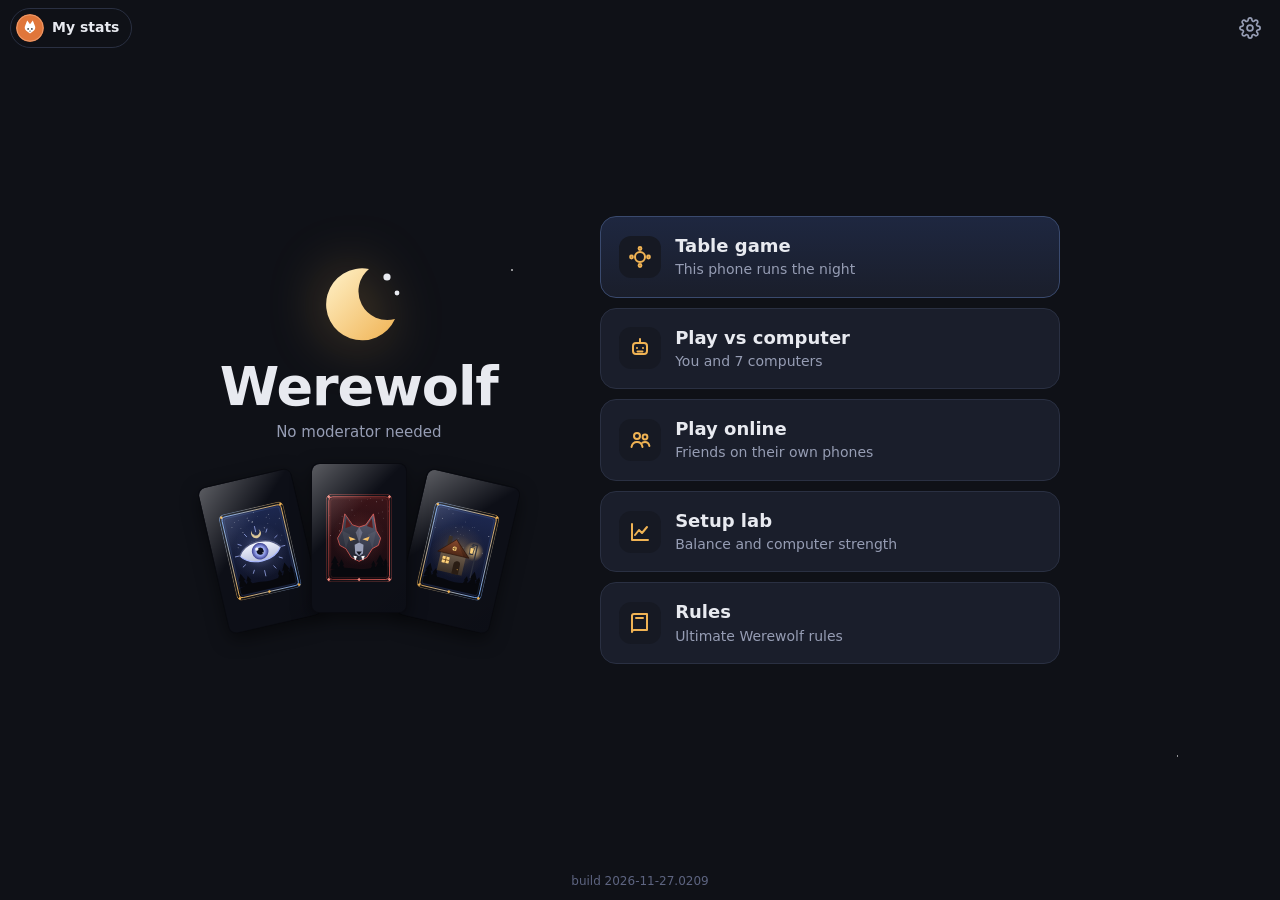
==== commit 100ea454: "Werewolf fit pass: name plates stay readable on crowded tables 20 players with long names showed 1 l" ====
--- a/index.html
+++ b/index.html
@@ -13,30 +13,30 @@
   <meta name="apple-mobile-web-app-capable" content="yes">
   <meta name="apple-mobile-web-app-status-bar-style" content="black-translucent">
   <meta name="apple-mobile-web-app-title" content="Werewolf">
-  <link rel="stylesheet" href="css/table.css?v=2026-11-25.1326">
-  <link rel="stylesheet" href="css/coach.css?v=2026-11-25.1326">
-  <link rel="stylesheet" href="css/profile.css?v=2026-11-25.1326">
-  <link rel="stylesheet" href="styles.css?v=2026-11-25.1326">
+  <link rel="stylesheet" href="css/table.css?v=2026-11-27.0209">
+  <link rel="stylesheet" href="css/coach.css?v=2026-11-27.0209">
+  <link rel="stylesheet" href="css/profile.css?v=2026-11-27.0209">
+  <link rel="stylesheet" href="styles.css?v=2026-11-27.0209">
 </head>
 <body>
   <div id="app" class="app"></div>
   <div id="sheet" class="sheet-wrap hidden" role="dialog" aria-modal="true"></div>
   <div id="toast" class="toast hidden" role="status" aria-live="polite"></div>
-  <script src="js/build.js?v=2026-11-25.1326"></script>
-  <script src="js/engine.js?v=2026-11-25.1326"></script>
-  <script src="js/game-online.js?v=2026-11-25.1326"></script>
-  <script src="js/setups-data.js?v=2026-11-25.1326"></script>
-  <script src="js/roles-data.js?v=2026-11-25.1326"></script>
-  <script src="js/art.js?v=2026-11-25.1326"></script>
-  <script src="js/narrator.js?v=2026-11-25.1326"></script>
-  <script src="js/fx.js?v=2026-11-25.1326"></script>
-  <script src="js/game-fx.js?v=2026-11-25.1326"></script>
-  <script src="js/table.js?v=2026-11-25.1326"></script>
-  <script src="js/coach.js?v=2026-11-25.1326"></script>
-  <script src="js/wwcoach.js?v=2026-11-25.1326"></script>
-  <script src="js/profile.js?v=2026-11-25.1326"></script>
-  <script src="js/wwprofile.js?v=2026-11-25.1326"></script>
-  <script src="js/pwa.js?v=2026-11-25.1326" data-version="2026-11-25.1326"></script>
-  <script src="js/app.js?v=2026-11-25.1326"></script>
+  <script src="js/build.js?v=2026-11-27.0209"></script>
+  <script src="js/engine.js?v=2026-11-27.0209"></script>
+  <script src="js/game-online.js?v=2026-11-27.0209"></script>
+  <script src="js/setups-data.js?v=2026-11-27.0209"></script>
+  <script src="js/roles-data.js?v=2026-11-27.0209"></script>
+  <script src="js/art.js?v=2026-11-27.0209"></script>
+  <script src="js/narrator.js?v=2026-11-27.0209"></script>
+  <script src="js/fx.js?v=2026-11-27.0209"></script>
+  <script src="js/game-fx.js?v=2026-11-27.0209"></script>
+  <script src="js/table.js?v=2026-11-27.0209"></script>
+  <script src="js/coach.js?v=2026-11-27.0209"></script>
+  <script src="js/wwcoach.js?v=2026-11-27.0209"></script>
+  <script src="js/profile.js?v=2026-11-27.0209"></script>
+  <script src="js/wwprofile.js?v=2026-11-27.0209"></script>
+  <script src="js/pwa.js?v=2026-11-27.0209" data-version="2026-11-27.0209"></script>
+  <script src="js/app.js?v=2026-11-27.0209"></script>
 </body>
 </html>
--- a/styles.css
+++ b/styles.css
@@ -581,4 +581,20 @@
 /* finale: the winners' cards glow while the ending sinks in (2026-11-25) */
 .ww-seat.won .ww-card { box-shadow: 0 0 0 2px #f5d76e, 0 0 18px rgba(245,215,110,.75); animation: wwWon 1.1s ease-in-out infinite; }
 @keyframes wwWon { 50% { box-shadow: 0 0 0 3px #f5d76e, 0 0 26px rgba(245,215,110,.95); } }
-@media (prefers-reduced-motion: reduce) { .ww-seat.won .ww-card { animation: none; } }+@media (prefers-reduced-motion: reduce) { .ww-seat.won .ww-card { animation: none; } }
+
+/* fit pass (2026-11-27): on a crowded phone table (13-20 seats) the name plate is only ~45 px wide and
+   the seat picture took 17 px of it, leaving 1-2 letters ("P…"). There the picture steps aside for the name. */
+/* A plate may also reach past its seat (wider than the card) far enough to show about 7 letters;
+   layoutTables() counts that overhang, so the cards shrink a little to make room instead of the names. */
+.ww-table .ww-seat .pn.tbl-plate { max-width: max(100%, calc(var(--nch, 7.5) * 1ch + 1.15em + 13px)); }
+@media (max-width: 899px), (max-height: 500px) {
+  .ww-table.s-s .ww-seat .tbl-plate .pav { display: none; }
+  .ww-table.s-s .ww-seat .pn.tbl-plate { max-width: max(100%, calc(var(--nch, 7.5) * 1ch + 10px)); }
+}
+.ww-table.names-full .ww-seat .pn.tbl-plate { max-width: none; }
+.ww-table.names-tight .ww-seat .pn.tbl-plate.tbl-plate { max-width: 100%; }
+/* the action button's long name ("Vote out Christopherson") wraps instead of being cut at both ends */
+.day .day-foot .btn { overflow-wrap: anywhere; padding-left: 6px; padding-right: 6px; }
+@media (max-width: 899px) and (orientation: portrait) { .day .day-foot .btn.warm { flex-grow: 1.5; } }
+@media (max-width: 360px) and (orientation: portrait) { .day .day-foot .btn.warm { flex-grow: 2; } }
